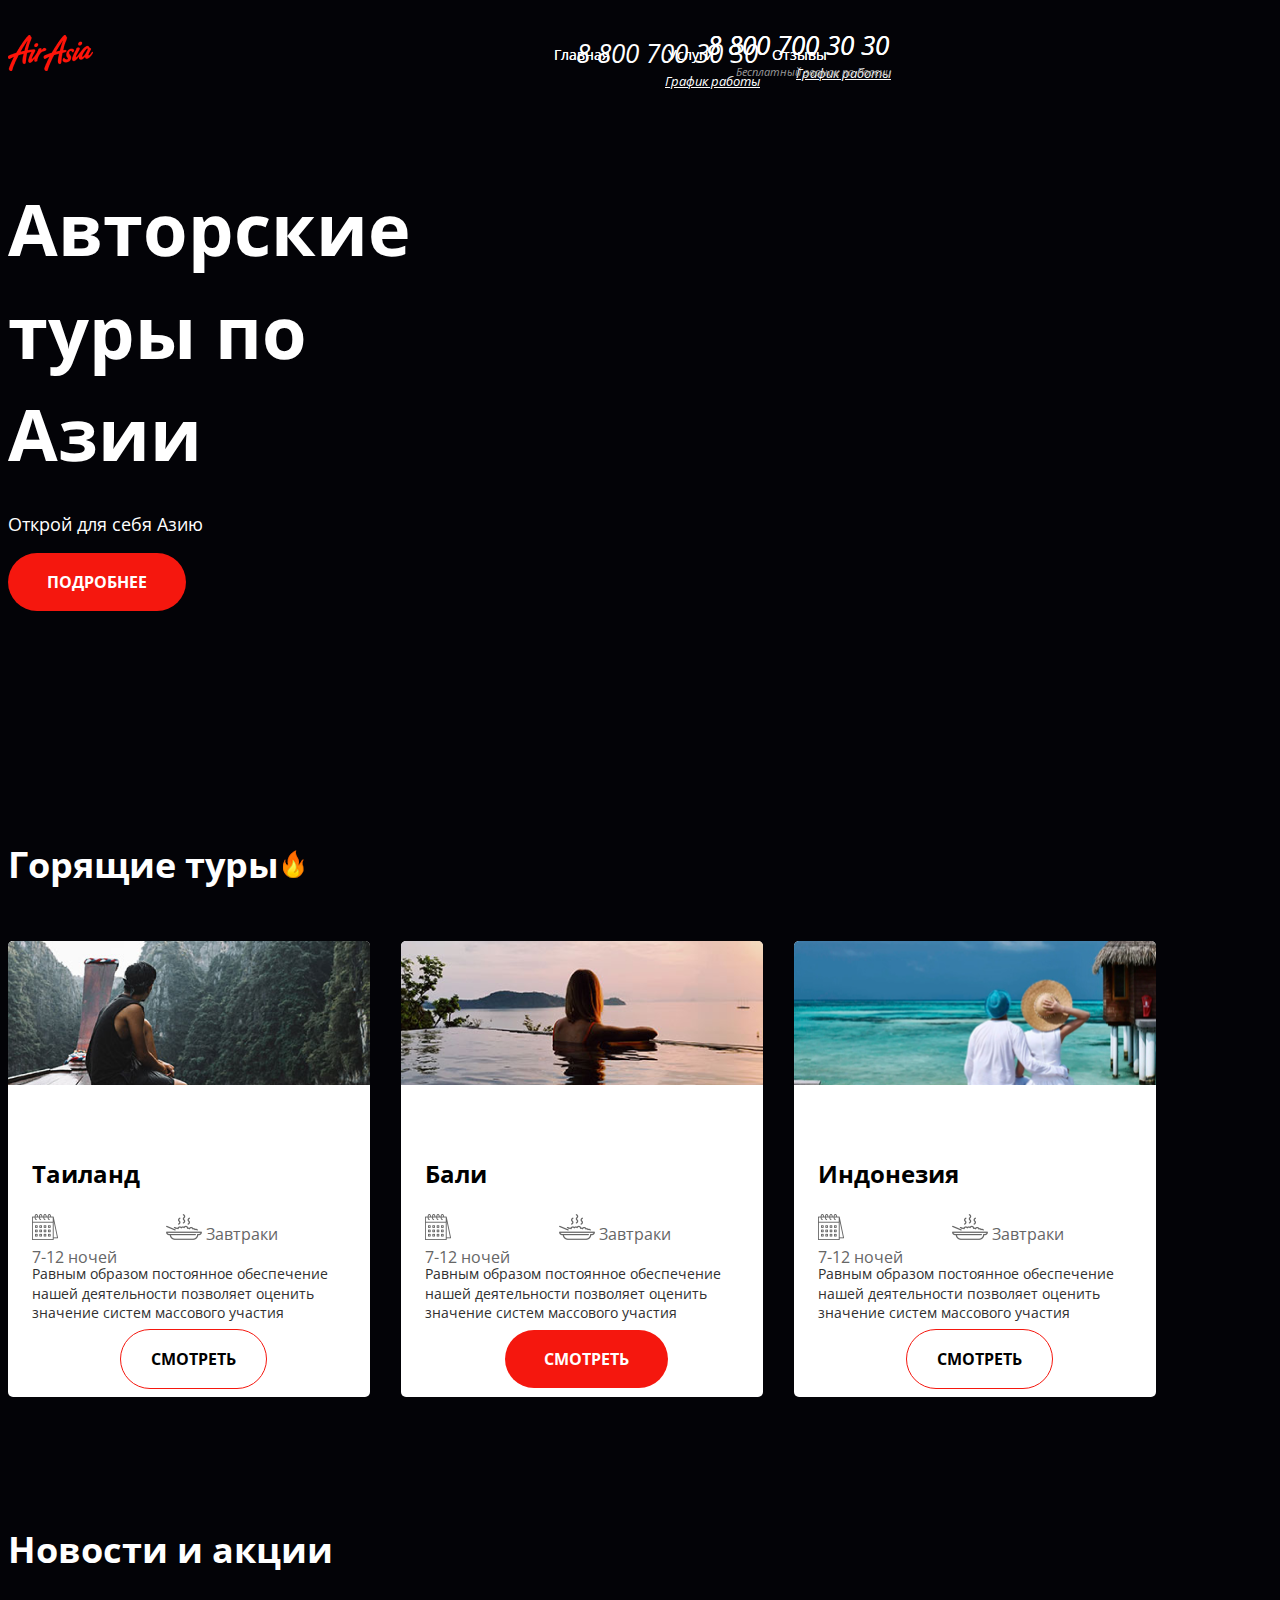
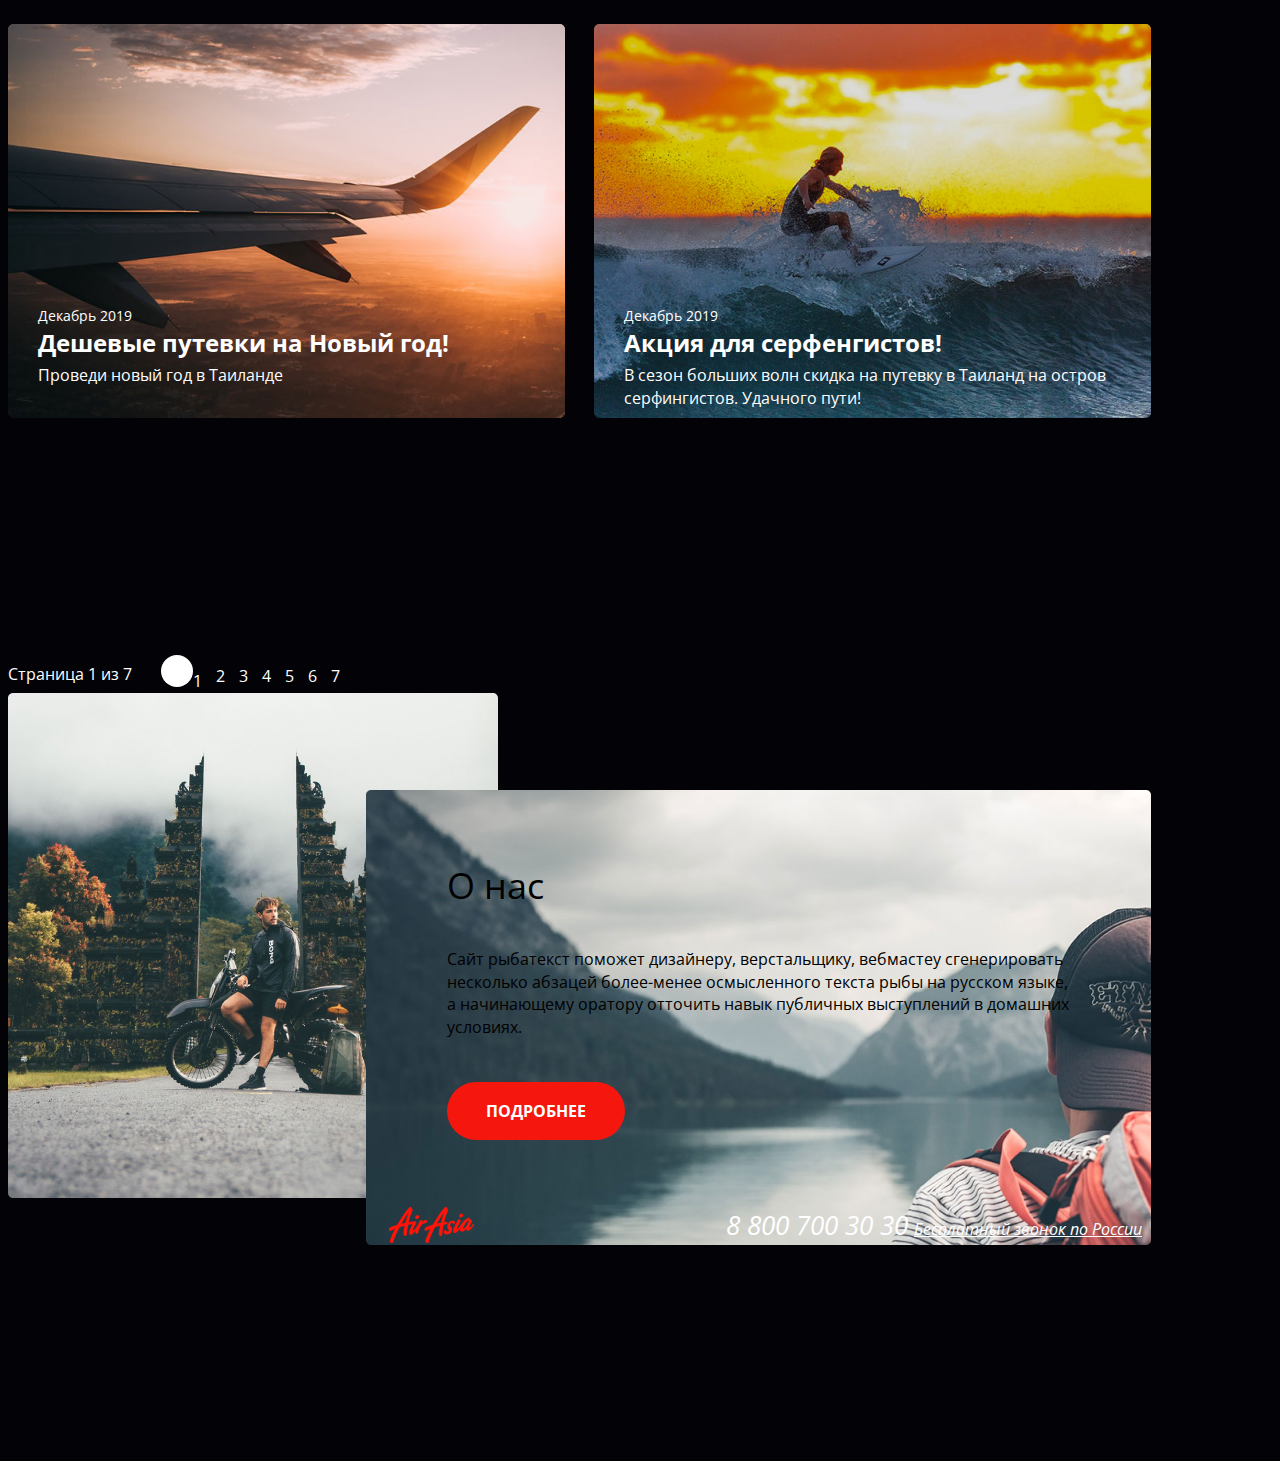
==== asia/index.html @ 7cf2e4c0 "Add files via upload" ====
<!DOCTYPE html>
<html>
<head>
    <meta charset="UTF-8">
    <link href="https://fonts.googleapis.com/css2?family=Open+Sans:wght@400;700&display=swap" rel="stylesheet">
    <link rel="stylesheet" href="./main.css">
    <title>air-asia</title>
</head>

<body>
    <div class="wrapper main-page-wrapper">
        <section class="hero">
            <div class="container">
            <header class="header">
                <a href="/" class="logo">
                    <img src="./images/logo.png" alt="air-asia" class="logo__img"> 
                </a>
            <address class="contacts">
                <a href="tel:+78007003030" class="contacts__phone">8 800 700 30 30</a>
                <div class="contacts__dropdown-title">График работы</div>
    </div>
    </address>
    
    <nav class="menu">
        <ul class="menu__list">
            <li class="menu__item"><a href="#" class="menu__link">Главная</a></li>
            <li class="menu__item menu__item_active"><a href="#" class="menu__link">Услуги</a></li>
            <li class="menu__item"><a href="#" class="menu__link">Отзывы</a></li>
        </ul>
    </nav>
    <address class="contacts">
        <a href="tel:+78007003030" class="contacts__phone">8 800 700 30 30</a>
        <div class="contacts__dropdown-title">График работы</div>
    </address>
    </header>
    <div class="hero__content">
        <div class="hero__text-section">
            <h1 class="hero__title">Авторские туры по Азии</h1>
            <h4 class="hero__subtitle">Открой для себя Азию</h4>
            <a href="#" class="btn btn--color--red">Подробнее</a>
        </div>
    </div>
    </div>
    </section>

    <section class="section">
        <div class="container">
            <h2 class="section__title">Горящие туры</h2>
            <img src="./images/flame.png" alt="" class="tours__icon icon">
            <ul class="offers">
               <li class="offers__item">
                   <div class="offers__header">
                       <img src="./images/tai.png" alt="" class="offers__header-img">
                   </div>
                   <div class="offers__content">
                       <h3 class="offers__title">Таиланд </h3>
                         <ul class="offers__service service">
                            <li class="service__item">
                                <div class="service__duration">
                                <img src="./images/calendar.png" alt="" class="service__icon icon">
                                <div class="service__days">7-12 ночей</div>
                                </div>
                            </li>
                            <li class="service__item">
                                <div class="service__meal">
                                <img src="./images/meal.png" alt="" class="service__icon icon">
                                <div class="service__meal">Завтраки</div>
                                </div>
                            </li>
                            <div class="offers__desc">
                                Равным образом постоянное обеспечение нашей деятельности позволяет оценить значение систем массового
                                участия
                            </div>
             
                       <div class="offers__btn-wrapper">
                           <a href="#" class="btn btn--color--white">Смотреть</a>
                        </div>
                   </div>
               </li>
               <li class="offers__item">
                <div class="offers__header">
                    <img src="./images/bali.png" alt="" class="offers__header-img">
                </div>
                <div class="offers__content">
                    <h3 class="offers__title">Бали </h3>
                      <ul class="offers__service service">
                         <li class="service__item">
                            <div class="service__duration">
                             <img src="./images/calendar.png" alt="" class="service__icon icon">
                             <div class="service__days">7-12 ночей</div></div>
                         </li>
                         <li class="service__item">
                            <div class="service__meal">
                             <img src="./images/meal.png" alt="" class="service__icon icon">
                             <div class="service__meal">Завтраки</div></div>
                         </li>
                         <div class="offers__desc">
                             Равным образом постоянное обеспечение нашей деятельности позволяет оценить значение систем массового
                             участия
                         </div>
          
                    <div class="offers__btn-wrapper">
                        <a href="#" class="btn btn--color--red">Смотреть</a>
                     </div>
                </div>
            </li>
            <li class="offers__item">
                <div class="offers__header">
                    <img src="./images/indon.png" alt="" class="offers__header-img">
                </div>
                <div class="offers__content">
                    <h3 class="offers__title">Индонезия </h3>
                      <ul class="offers__service service">
                         <li class="service__item">
                            <div class="service__duration">
                             <img src="./images/calendar.png" alt="" class="service__icon icon">
                             <div class="service__days">7-12 ночей</div></div>
                         </li>
                         <li class="service__item">
                            <div class="service__meal">
                             <img src="./images/meal.png" alt="" class="service__icon icon">
                             <div class="service__meal">Завтраки</div></div>
                         </li>
                         <div class="offers__desc">
                             Равным образом постоянное обеспечение нашей деятельности позволяет оценить значение систем массового
                             участия
                         </div>
          
                    <div class="offers__btn-wrapper">
                        <a href="#" class="btn btn--color--white">Смотреть</a>
                     </div>
                </div>
            </li> 
               
            </ul>
            
        </div>
    </section>
    <div class="section">
        <div class="container"><h2 class="section__title-news">Новости и акции</h2>
        <ul class="news">
            <li class="news__item">
                <img src="./images/cheap.png" alt="Дешевые путевки на Новый год!" class="news__cover">
                <div class="news__text-content">
                    <time class="news__date">Декабрь 2019</time>
                    <div class="news__title">Дешевые путевки на Новый год!</div>
                    <div class="news__desc">Проведи новый год в Таиланде</div>
                </div>
            </li>
            <li class="news__item">
                <img src="./images/surfer.png" alt="Акция для серфенгистов!" class="news__cover">
                <div class="news__text-content">
                    <time class="news__date">Декабрь 2019</time>
                    <div class="news__title">Акция для серфенгистов!</div>
                    <div class="news__desc">В сезон больших волн скидка на путевку в Таиланд на остров серфингистов. Удачного пути!</div>
                </div>
            </li>
        </ul>
        </div>
        </div>
    <div class="pager">
        <div class="pager__display">Страница 1 из 7</div>
        <ul class="pager__list">
            <li class="pager__item pager__item--active"><a href="#" class="pager__link"></a>1</li>
            <li class="pager__item"><a href="#" class="pager__link" style="line-height: 32px;"></a>2</li>
            <li class="pager__item"><a href="#" class="pager__link" style="line-height: 32px;"></a>3</li>
            <li class="pager__item"><a href="#" class="pager__link" style="line-height: 32px;"></a>4</li>
            <li class="pager__item"><a href="#" class="pager__link" style="line-height: 32px;"></a>5</li>
            <li class="pager__item"><a href="#" class="pager__link" style="line-height: 32px;"></a>6</li>
            <li class="pager__item"><a href="#" class="pager__link" style="line-height: 32px;"></a>7</li>    
        </ul>
        </div>
    </div>
</div>
</div>
</section>
<section class="section">
    <div class="container">
        <div class="about">
            <div class="about__desc">
                <h2 class="about__title">О нас</h2>
                <div class="about__desc-text">
                    <p>Сайт рыбатекст поможет дизайнеру, верстальщику, вебмастеу сгенерировать несколько абзацей более-менее осмысленного текста рыбы на русском языке, а начинающему оратору отточить навык публичных выступлений в домашних условиях.
                    </p>
                </div>
                <a href="#" class="btn btn--color--red">Подробнее</a>
                </div>
            </div>
        </div>
    </div>
</section>
<footer class="footer-container">
    <div class="container footer-container__content">
        <div class="footer">
            <a href="/" class="logo">
                <img src="./images/logo.png" alt="air-asia" class="logo__img"> 
            </a>
        <address class="contacts">
            <a href="tel:+78007003030" class="contacts__phone">8 800 700 30 30</a>
            <a href="#" class="contacts__workhours">Бесплатный звонок по России</a>
</div>
</address>

<nav class="menu">
    <ul class="menu__list">
        <li class="menu__item"><a href="#" class="menu__link">Главная</a></li>
        <li class="menu__item menu__item_active"><a href="#" class="menu__link">Услуги</a></li>
        <li class="menu__item"><a href="#" class="menu__link">Отзывы</a></li>
    </ul>
</nav>
<ul class="socials">
    <li class="socials__item socials__item--icon--tg">
        <a href="" class="socials__link"></a>
    </li>
    <li class="socials__item socials__item--icon--vk">
        <a href="" class="socials__link"></a>
    </li>
    <li class="socials__item socials__item--icon--fb">
        <a href="" class="socials__link"></a>
    </li>
    <li class="socials__item socials__item--icon--inst">
        <a href="" class="socials__link"></a>
    </li>
   
</ul>
<address class="contacts">
    <a href="tel:+78007003030" class="contacts__phone">8 800 700 30 30</a>
    <div class="contacts__desc">Бесплатный звонок по России</div>
</address>
        </div>
    </div>
</footer>

</body>
</html>
---- asia/main.css ----
body {
    font-family: "Open Sans", Helvetica, sans-serif;
    color: #fff;
    font-size: 16px;
    line-height: 1.42;
    background: #030307;
    -webkit-font-smoothing: antialiased;
    -moz-osx-font-smoothing: greyscale;
}
a {
    color: inherit;
}
ul {
    padding: 0;
    margin: 0;
}

ul li {
    list-style: none;
}

h1, h2, h3, h4, h5, h6 {
    margin: 0;
    font-weight: normal;
}
* {
    box-sizing: border-box;
}
.main-page-wrapper {
    background: url("./images/fon1.png") center top no-repeat, url("./images/fon2.png") right bottom 165 px no-repeat;

}
.container {
    margin: 0 auto;
    width: 1141 px;
}
.header {
    height: 123.36px;
    width: 1141px;
    position: relative;
    margin-bottom: 46px;
}
.logo {
    display: block;
    position: absolute;
    top: 26.64px;
    left: 0;
}
.menu {
    position: absolute;
    top: 42px; 
    left: 554px;
}
.menu__item {
    display: inline-block;
    vertical-align: middle;
    margin-right: 54px;

}
.menu__link {
    font-size: 14px;
    text-decoration: none
    
    
}
.contacts {
    position: absolute;
    top: 26.64px;
    right: 389px;
    font-size: normal;
    text-align: right;
    
}
.contacts__phone {
    text-decoration: none;
    font-size: 26px;
    margin: 2px;

}
.contacts__dropdown-title {
    font-size: 13px;
    text-decoration: underline;

}
.hero__text-section {
    width: 511px;
}
.hero__title {
    font-size: 72px;
    font-weight: bold;
    margin-bottom: 27.5px;
}
.hero__subtitle {
    font-size: 18px;
    margin-bottom: 33.5px;
}
.btn--color--red {
    background: #f5170e;
    color: #fff;
    border-radius: 35px;
    padding: 18px 39px;
    font-weight: bold;
    text-transform: uppercase;
    text-decoration: none;
    
    
}
.btn--color--white {
    background: #fff;
    border: 1px solid #f5170e;
    border-radius: 35px;
    padding: 18px 30px;
    font-weight: bold;
    text-transform: uppercase;
    text-decoration: none;
    margin-bottom: 26px;

}
.section {
    margin-bottom: 127px;

}
.section__title {
    display: inline-block;
    font-size: 36px;
    font-weight: bold;
    margin-bottom: 51px;
    margin-top: 246px;

}
.offers__item {
    min-height: 305px;
    background: #fff;
    border-radius: 5px;
    display: inline-block;
    margin-right: 27px;
    width: 362px;

}
.offers__item:last-child {
    margin-right: 0;
}
.offers__header {
    min-height: 144px;
    margin-bottom: 33px;
}
.offers__content {
    padding: 33px 16px 26px 24px;
    color: black;

}
.offers__title {
    font-weight: bold;
    font-size: 24px;
    margin-bottom: 23px;

}
.service {
    display: inline;
}
.service__item {
    display: inline-block;
    vertical-align: top;
    width: 130px;
    margin-right: 0;
    height: 26px;
    font-size: 16px;
    color: #666666;
    margin-bottom: 23.5px;

}
.service__duration {
    display: inline-block;
    position: relative;
    
}
.service__meal {
    display: inline-block;
    position: relative;
}
.service__icon icon {
    width: 26px;
    height: 26px;
}
.offers__desc {
    font-size: 14px;
    color: #303030;
    margin-bottom: 24.5px;

}
.offers__btn-wrapper {
    text-align: center;
}
.section__title-news {
    margin-top: 127px;
    margin-bottom: 51px;
    width: 325px;
    height: 49px;
    font-size: 36px;
    font-weight: bold;
}
.news__item {
    display: inline-block;
    width: 557px;
    height: 394px;
    background-image: url("./images/cheap.png");
    border-radius: 5px;
    vertical-align: top;
    position: relative;
    overflow: hidden;
    margin-bottom: 53px;
    margin-right: 25px;

}
.news__text-content {
    position: absolute;
    left: 0;
    right: 0;
    bottom: 0;
    padding: 26px 30px  ;
    height: 140px;


}
.news__date {
    font-size: 14px;
    margin-bottom: 12.5px;

}
.news__title {
    font-size: 24px;
    font-weight: bold;
    margin-bottom: 3.5px;

}






.pager {
    text-align: center;
    display: inline-block;

}
.pager__display, .pager__list {
    display: inline-block;
    vertical-align: middle;
    margin-top: 57.5px;

}

.pager__display {
    margin-right: 25px;
}
.pager__item {
    display: inline-block;
    vertical-align: middle;
}
.pager__link {
    display: inline-block;
    width: 10px;
    height: 21px;
    border-radius: 50%;
    position: relative;
    text-decoration: none;
    font-weight: 700px;
    line-height: 32px;
}
.pager__item--active .pager__link {
    color: rgb(209, 29, 29);
    background:#fff;
    border-radius: 50%;
    width: 32px;
    height: 32px;
}
.about:before {
    content: "";
    display: inline-block;
    vertical-align: top;
    width: 490px;
    height: 505px;
    background: url("./images/gates.png") center center/cover no-repeat;
}
.about__desc {
    color: black;
    background: url("./images/mountains.png") center center/cover no-repeat;
    padding: 70px 81px;
    display: inline-block;
    vertical-align: top;
    width: 785px;
    margin-left: -136px;
    margin-top: 97px;
    min-height: 455px;
}
.about__title {
    font-weight: 700px;
    font-size: 36px;
    margin-bottom: 37px;

}
.about__desc-text {
    margin-bottom: 61px;
}
.about__desc-text p {
    margin-bottom: 20px;
}
.about__desc-text p:last-child {
    margin-bottom: 0;
}   
p {
    margin-top: 0;
}
.footer {
    height: 92.64px;
    position: absolute;
    width: 1142px;
    height: 92.64px;
    left: 389px;
    top: 2780px;

}
.footer-container__content {
    border-top: 4px #fff;
}
.contacts__desc {
    color: #9a9a9a;
    font-size: 11px;
}
.socials {
    position: relative;
    top: 53px;
    right: 265px;
}
.socials__item {
    display: inline-block;
    vertical-align: middle;
    margin-right: 10px;
}
.socials__item:last-child {
    margin-right: 0;
}
.socials__link {
    display: block;
    text-decoration: none;
    width: 36px;
    height: 36px;
    background: center center no-repeat;
       
}
.socials__item--icon--tg .socials__link {
    background-image: url("./images/icons/tg.png");
}
.socials__item--icon--vk .socials__link {
    background-image: url("./images/icons/vk.png");
}
.socials__item--icon--fb .socials__link {
    background-image: url("./images/icons/fb.png");
}
.socials__item--icon--inst .socials__link {
    background-image: url("./images/icons/inst.png");
}
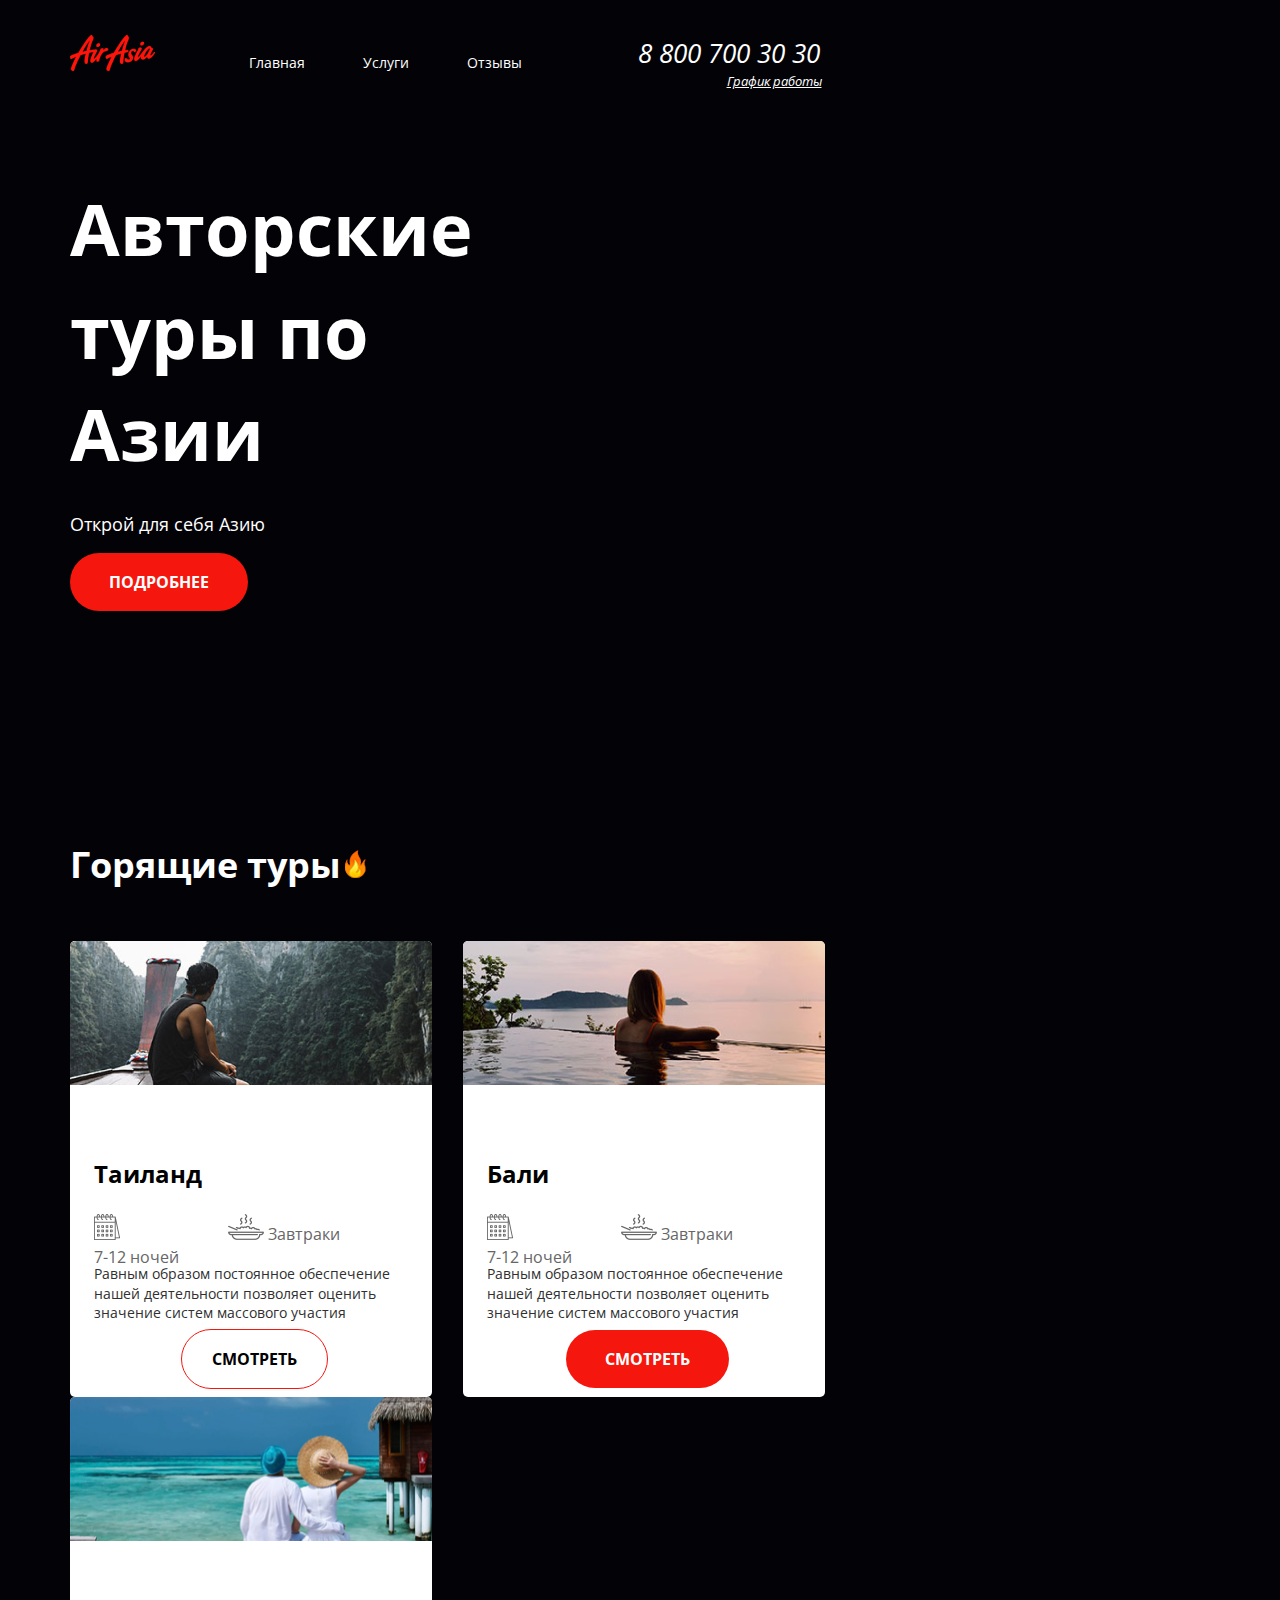
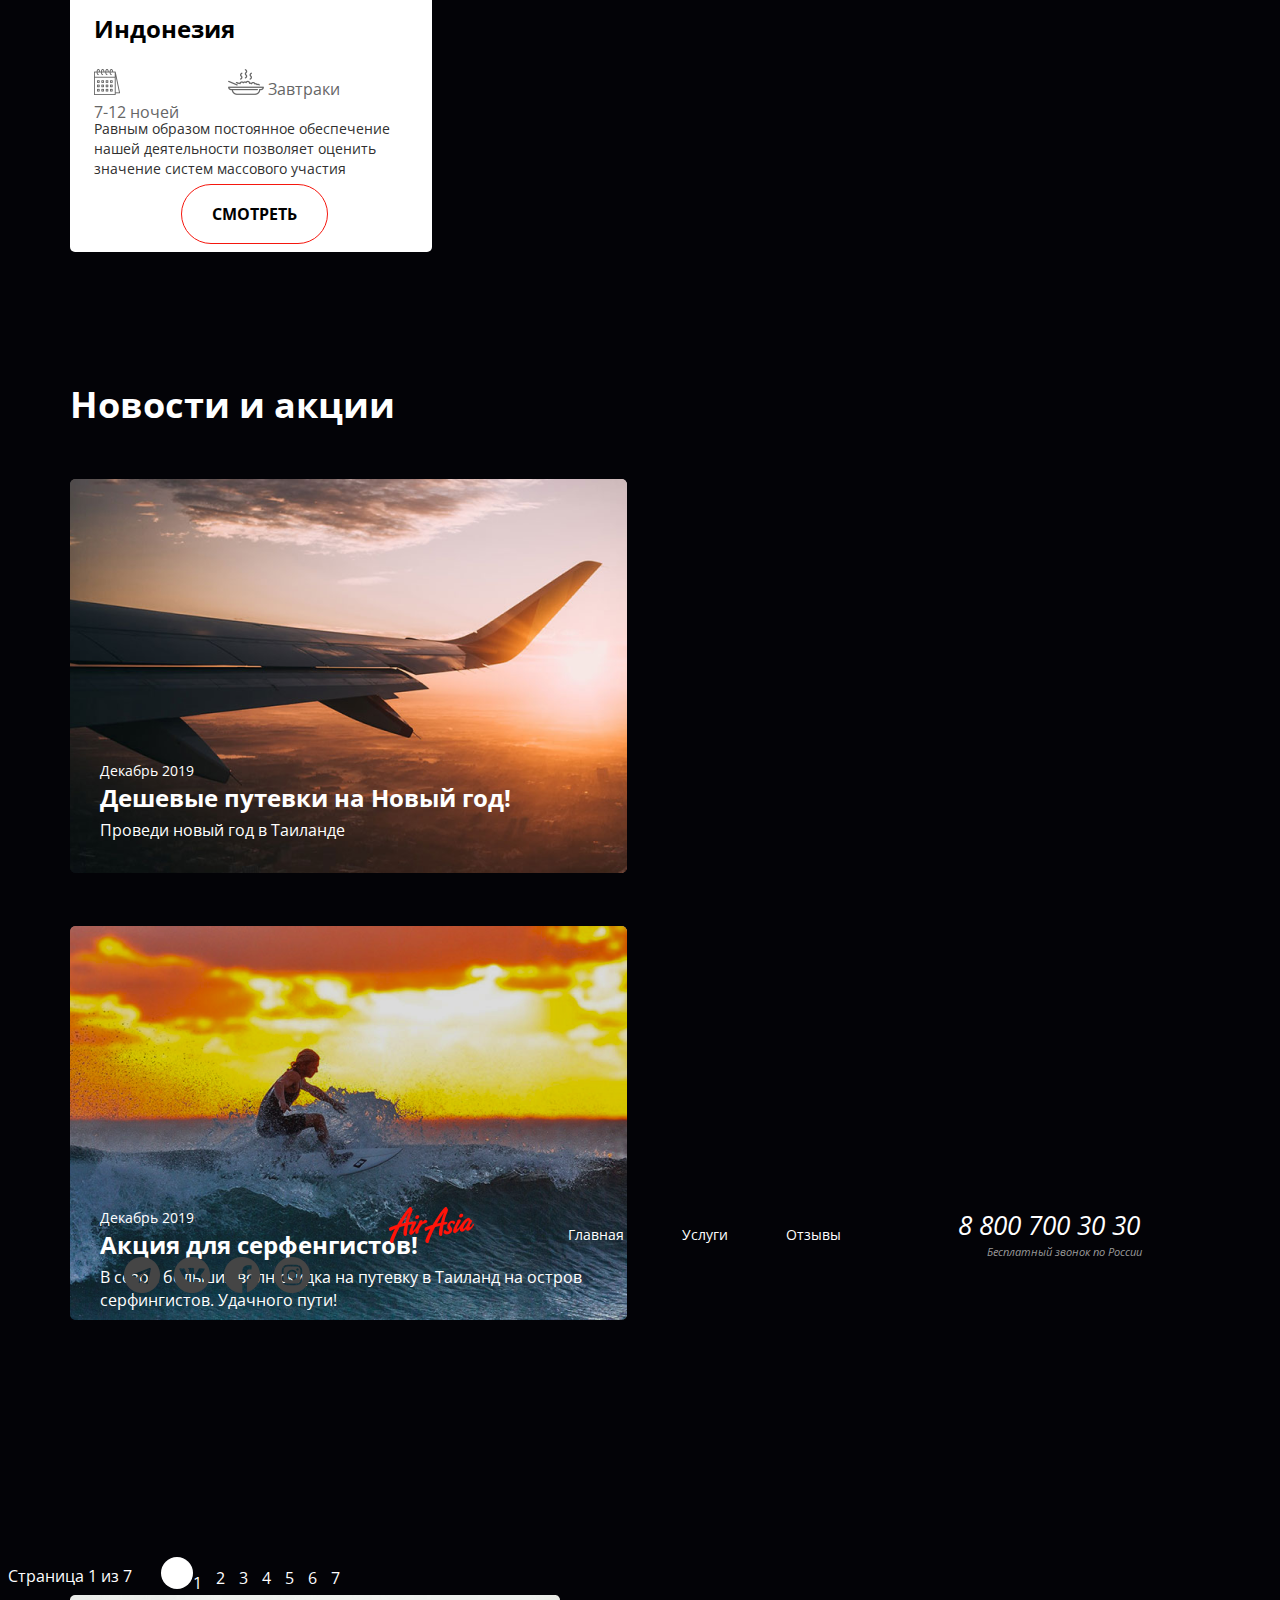
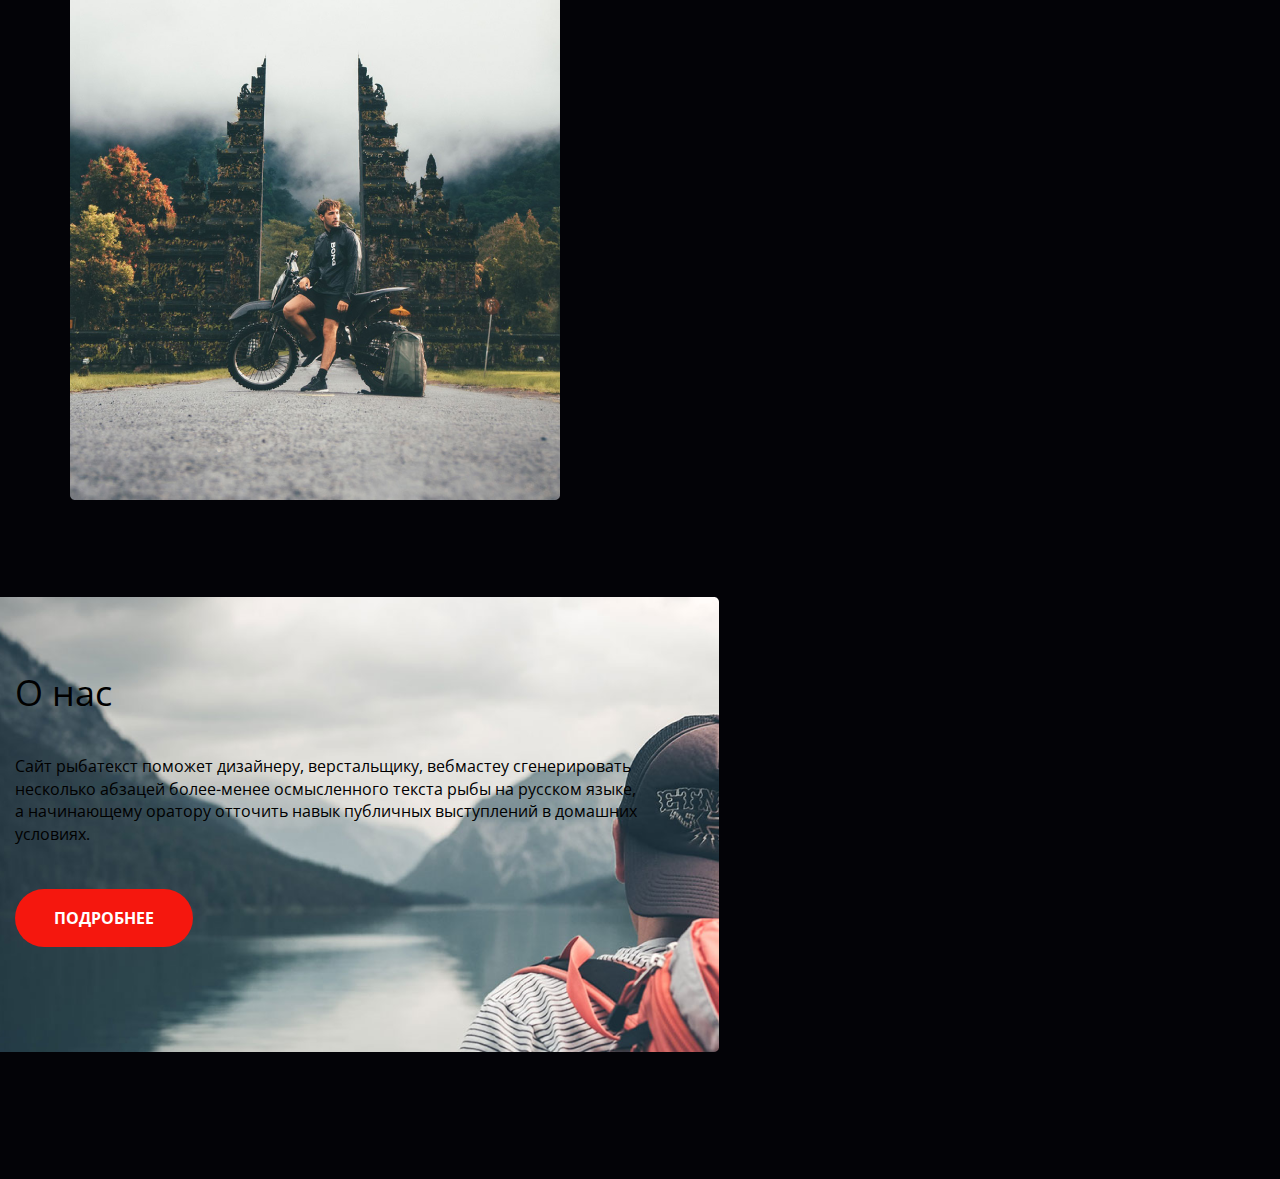
==== commit c2ad94c4: "Add files via upload" ====
--- a/asia/index.html
+++ b/asia/index.html
@@ -1,5 +1,6 @@
 <!DOCTYPE html>
 <html>
+
 <head>
     <meta charset="UTF-8">
     <link href="https://fonts.googleapis.com/css2?family=Open+Sans:wght@400;700&display=swap" rel="stylesheet">
@@ -11,35 +12,30 @@
     <div class="wrapper main-page-wrapper">
         <section class="hero">
             <div class="container">
-            <header class="header">
-                <a href="/" class="logo">
-                    <img src="./images/logo.png" alt="air-asia" class="logo__img"> 
-                </a>
-            <address class="contacts">
-                <a href="tel:+78007003030" class="contacts__phone">8 800 700 30 30</a>
-                <div class="contacts__dropdown-title">График работы</div>
-    </div>
-    </address>
-    
-    <nav class="menu">
-        <ul class="menu__list">
-            <li class="menu__item"><a href="#" class="menu__link">Главная</a></li>
-            <li class="menu__item menu__item_active"><a href="#" class="menu__link">Услуги</a></li>
-            <li class="menu__item"><a href="#" class="menu__link">Отзывы</a></li>
-        </ul>
-    </nav>
-    <address class="contacts">
-        <a href="tel:+78007003030" class="contacts__phone">8 800 700 30 30</a>
-        <div class="contacts__dropdown-title">График работы</div>
-    </address>
-    </header>
-    <div class="hero__content">
-        <div class="hero__text-section">
-            <h1 class="hero__title">Авторские туры по Азии</h1>
-            <h4 class="hero__subtitle">Открой для себя Азию</h4>
-            <a href="#" class="btn btn--color--red">Подробнее</a>
-        </div>
-    </div>
+                <header class="header">
+                    <a href="/" class="logo">
+                        <img src="./images/logo.png" alt="air-asia" class="logo__img">
+                    </a>
+                    <nav class="menu">
+                        <ul class="menu__list">
+                            <li class="menu__item"><a href="#" class="menu__link">Главная</a></li>
+                            <li class="menu__item menu__item_active"><a href="#" class="menu__link">Услуги</a></li>
+                            <li class="menu__item"><a href="#" class="menu__link">Отзывы</a></li>
+                        </ul>
+                    </nav>
+                    <address class="contacts">
+                        <a href="tel:+78007003030" class="contacts__phone">8 800 700 30 30</a>
+                        <div class="contacts__dropdown-title">График работы</div>
+                    </address>
+                </header>
+
+            <div class="hero__content">
+                <div class="hero__text-section">
+                    <h1 class="hero__title">Авторские туры по Азии</h1>
+                    <h4 class="hero__subtitle">Открой для себя Азию</h4>
+                    <a href="#" class="btn btn--color--red">Подробнее</a>
+                </div>
+            </div>
     </div>
     </section>
 
@@ -48,116 +44,125 @@
             <h2 class="section__title">Горящие туры</h2>
             <img src="./images/flame.png" alt="" class="tours__icon icon">
             <ul class="offers">
-               <li class="offers__item">
-                   <div class="offers__header">
-                       <img src="./images/tai.png" alt="" class="offers__header-img">
-                   </div>
-                   <div class="offers__content">
-                       <h3 class="offers__title">Таиланд </h3>
-                         <ul class="offers__service service">
+                <li class="offers__item">
+                    <div class="offers__header">
+                        <img src="./images/tai.png" alt="" class="offers__header-img">
+                    </div>
+                    <div class="offers__content">
+                        <h3 class="offers__title">Таиланд </h3>
+                        <ul class="offers__service service">
                             <li class="service__item">
                                 <div class="service__duration">
-                                <img src="./images/calendar.png" alt="" class="service__icon icon">
-                                <div class="service__days">7-12 ночей</div>
+                                    <img src="./images/calendar.png" alt="" class="service__icon icon">
+                                    <div class="service__days">7-12 ночей</div>
                                 </div>
                             </li>
                             <li class="service__item">
                                 <div class="service__meal">
-                                <img src="./images/meal.png" alt="" class="service__icon icon">
-                                <div class="service__meal">Завтраки</div>
+                                    <img src="./images/meal.png" alt="" class="service__icon icon">
+                                    <div class="service__meal">Завтраки</div>
+                                </div>
+                            </li>
+                            <li class="offers__desc">
+                                Равным образом постоянное обеспечение нашей деятельности позволяет оценить значение
+                                систем массового
+                                участия
+                            </li>
+
+                            <li class="offers__btn-wrapper">
+                                <a href="#" class="btn btn--color--white">Смотреть</a>
+                            </li>
+                    </div>
+                </li>
+                <li class="offers__item">
+                    <div class="offers__header">
+                        <img src="./images/bali.png" alt="" class="offers__header-img">
+                    </div>
+                    <div class="offers__content">
+                        <h3 class="offers__title">Бали </h3>
+                        <ul class="offers__service service">
+                            <li class="service__item">
+                                <div class="service__duration">
+                                    <img src="./images/calendar.png" alt="" class="service__icon icon">
+                                    <div class="service__days">7-12 ночей</div>
+                                </div>
+                            </li>
+                            <li class="service__item">
+                                <div class="service__meal">
+                                    <img src="./images/meal.png" alt="" class="service__icon icon">
+                                    <div class="service__meal">Завтраки</div>
                                 </div>
                             </li>
                             <div class="offers__desc">
-                                Равным образом постоянное обеспечение нашей деятельности позволяет оценить значение систем массового
+                                Равным образом постоянное обеспечение нашей деятельности позволяет оценить значение
+                                систем массового
                                 участия
                             </div>
-             
-                       <div class="offers__btn-wrapper">
-                           <a href="#" class="btn btn--color--white">Смотреть</a>
-                        </div>
-                   </div>
-               </li>
-               <li class="offers__item">
-                <div class="offers__header">
-                    <img src="./images/bali.png" alt="" class="offers__header-img">
-                </div>
-                <div class="offers__content">
-                    <h3 class="offers__title">Бали </h3>
-                      <ul class="offers__service service">
-                         <li class="service__item">
-                            <div class="service__duration">
-                             <img src="./images/calendar.png" alt="" class="service__icon icon">
-                             <div class="service__days">7-12 ночей</div></div>
-                         </li>
-                         <li class="service__item">
-                            <div class="service__meal">
-                             <img src="./images/meal.png" alt="" class="service__icon icon">
-                             <div class="service__meal">Завтраки</div></div>
-                         </li>
-                         <div class="offers__desc">
-                             Равным образом постоянное обеспечение нашей деятельности позволяет оценить значение систем массового
-                             участия
-                         </div>
-          
-                    <div class="offers__btn-wrapper">
-                        <a href="#" class="btn btn--color--red">Смотреть</a>
-                     </div>
-                </div>
-            </li>
-            <li class="offers__item">
-                <div class="offers__header">
-                    <img src="./images/indon.png" alt="" class="offers__header-img">
-                </div>
-                <div class="offers__content">
-                    <h3 class="offers__title">Индонезия </h3>
-                      <ul class="offers__service service">
-                         <li class="service__item">
-                            <div class="service__duration">
-                             <img src="./images/calendar.png" alt="" class="service__icon icon">
-                             <div class="service__days">7-12 ночей</div></div>
-                         </li>
-                         <li class="service__item">
-                            <div class="service__meal">
-                             <img src="./images/meal.png" alt="" class="service__icon icon">
-                             <div class="service__meal">Завтраки</div></div>
-                         </li>
-                         <div class="offers__desc">
-                             Равным образом постоянное обеспечение нашей деятельности позволяет оценить значение систем массового
-                             участия
-                         </div>
-          
-                    <div class="offers__btn-wrapper">
-                        <a href="#" class="btn btn--color--white">Смотреть</a>
-                     </div>
-                </div>
-            </li> 
-               
+
+                            <div class="offers__btn-wrapper">
+                                <a href="#" class="btn btn--color--red">Смотреть</a>
+                            </div>
+                    </div>
+                </li>
+                <li class="offers__item">
+                    <div class="offers__header">
+                        <img src="./images/indon.png" alt="" class="offers__header-img">
+                    </div>
+                    <div class="offers__content">
+                        <h3 class="offers__title">Индонезия </h3>
+                        <ul class="offers__service service">
+                            <li class="service__item">
+                                <div class="service__duration">
+                                    <img src="./images/calendar.png" alt="" class="service__icon icon">
+                                    <div class="service__days">7-12 ночей</div>
+                                </div>
+                            </li>
+                            <li class="service__item">
+                                <div class="service__meal">
+                                    <img src="./images/meal.png" alt="" class="service__icon icon">
+                                    <div class="service__meal">Завтраки</div>
+                                </div>
+                            </li>
+                            <div class="offers__desc">
+                                Равным образом постоянное обеспечение нашей деятельности позволяет оценить значение
+                                систем массового
+                                участия
+                            </div>
+
+                            <div class="offers__btn-wrapper">
+                                <a href="#" class="btn btn--color--white">Смотреть</a>
+                            </div>
+                    </div>
+                </li>
+
             </ul>
-            
+
         </div>
     </section>
     <div class="section">
-        <div class="container"><h2 class="section__title-news">Новости и акции</h2>
-        <ul class="news">
-            <li class="news__item">
-                <img src="./images/cheap.png" alt="Дешевые путевки на Новый год!" class="news__cover">
-                <div class="news__text-content">
-                    <time class="news__date">Декабрь 2019</time>
-                    <div class="news__title">Дешевые путевки на Новый год!</div>
-                    <div class="news__desc">Проведи новый год в Таиланде</div>
-                </div>
-            </li>
-            <li class="news__item">
-                <img src="./images/surfer.png" alt="Акция для серфенгистов!" class="news__cover">
-                <div class="news__text-content">
-                    <time class="news__date">Декабрь 2019</time>
-                    <div class="news__title">Акция для серфенгистов!</div>
-                    <div class="news__desc">В сезон больших волн скидка на путевку в Таиланд на остров серфингистов. Удачного пути!</div>
-                </div>
-            </li>
-        </ul>
-        </div>
-        </div>
+        <div class="container">
+            <h2 class="section__title-news">Новости и акции</h2>
+            <ul class="news">
+                <li class="news__item">
+                    <img src="./images/cheap.png" alt="Дешевые путевки на Новый год!" class="news__cover">
+                    <div class="news__text-content">
+                        <time class="news__date">Декабрь 2019</time>
+                        <div class="news__title">Дешевые путевки на Новый год!</div>
+                        <div class="news__desc">Проведи новый год в Таиланде</div>
+                    </div>
+                </li>
+                <li class="news__item">
+                    <img src="./images/surfer.png" alt="Акция для серфенгистов!" class="news__cover">
+                    <div class="news__text-content">
+                        <time class="news__date">Декабрь 2019</time>
+                        <div class="news__title">Акция для серфенгистов!</div>
+                        <div class="news__desc">В сезон больших волн скидка на путевку в Таиланд на остров серфингистов.
+                            Удачного пути!</div>
+                    </div>
+                </li>
+            </ul>
+        </div>
+    </div>
     <div class="pager">
         <div class="pager__display">Страница 1 из 7</div>
         <ul class="pager__list">
@@ -167,69 +172,67 @@
             <li class="pager__item"><a href="#" class="pager__link" style="line-height: 32px;"></a>4</li>
             <li class="pager__item"><a href="#" class="pager__link" style="line-height: 32px;"></a>5</li>
             <li class="pager__item"><a href="#" class="pager__link" style="line-height: 32px;"></a>6</li>
-            <li class="pager__item"><a href="#" class="pager__link" style="line-height: 32px;"></a>7</li>    
+            <li class="pager__item"><a href="#" class="pager__link" style="line-height: 32px;"></a>7</li>
         </ul>
-        </div>
-    </div>
-</div>
-</div>
-</section>
-<section class="section">
-    <div class="container">
-        <div class="about">
-            <div class="about__desc">
-                <h2 class="about__title">О нас</h2>
-                <div class="about__desc-text">
-                    <p>Сайт рыбатекст поможет дизайнеру, верстальщику, вебмастеу сгенерировать несколько абзацей более-менее осмысленного текста рыбы на русском языке, а начинающему оратору отточить навык публичных выступлений в домашних условиях.
-                    </p>
-                </div>
-                <a href="#" class="btn btn--color--red">Подробнее</a>
+    </div>
+    </div>
+    </div>
+    </div>
+    </section>
+    <section class="section">
+        <div class="container">
+            <div class="about">
+                <div class="about__desc">
+                    <h2 class="about__title">О нас</h2>
+                    <div class="about__desc-text">
+                        <p>Сайт рыбатекст поможет дизайнеру, верстальщику, вебмастеу сгенерировать несколько абзацей
+                            более-менее осмысленного текста рыбы на русском языке, а начинающему оратору отточить навык
+                            публичных выступлений в домашних условиях.
+                        </p>
+                    </div>
+                    <a href="#" class="btn btn--color--red">Подробнее</a>
                 </div>
             </div>
         </div>
-    </div>
-</section>
-<footer class="footer-container">
-    <div class="container footer-container__content">
-        <div class="footer">
-            <a href="/" class="logo">
-                <img src="./images/logo.png" alt="air-asia" class="logo__img"> 
-            </a>
-        <address class="contacts">
-            <a href="tel:+78007003030" class="contacts__phone">8 800 700 30 30</a>
-            <a href="#" class="contacts__workhours">Бесплатный звонок по России</a>
-</div>
-</address>
-
-<nav class="menu">
-    <ul class="menu__list">
-        <li class="menu__item"><a href="#" class="menu__link">Главная</a></li>
-        <li class="menu__item menu__item_active"><a href="#" class="menu__link">Услуги</a></li>
-        <li class="menu__item"><a href="#" class="menu__link">Отзывы</a></li>
-    </ul>
-</nav>
-<ul class="socials">
-    <li class="socials__item socials__item--icon--tg">
-        <a href="" class="socials__link"></a>
-    </li>
-    <li class="socials__item socials__item--icon--vk">
-        <a href="" class="socials__link"></a>
-    </li>
-    <li class="socials__item socials__item--icon--fb">
-        <a href="" class="socials__link"></a>
-    </li>
-    <li class="socials__item socials__item--icon--inst">
-        <a href="" class="socials__link"></a>
-    </li>
-   
-</ul>
-<address class="contacts">
-    <a href="tel:+78007003030" class="contacts__phone">8 800 700 30 30</a>
-    <div class="contacts__desc">Бесплатный звонок по России</div>
-</address>
-        </div>
-    </div>
-</footer>
+        </div>
+    </section>
+    <footer class="footer">
+        <div class="footer-container">
+            
+                <a href="/" class="logo">
+                    <img src="./images/logo.png" alt="air-asia" class="logo__img">
+                </a>
+                
+                <nav class="menu">
+                    <ul class="menu__list">
+                        <li class="menu__item"><a href="#" class="menu__link">Главная</a></li>
+                        <li class="menu__item menu__item_active"><a href="#" class="menu__link">Услуги</a></li>
+                        <li class="menu__item"><a href="#" class="menu__link">Отзывы</a></li>
+                    </ul>
+                </nav>
+                <ul class="socials">
+                <li class="socials__item socials__item--icon--tg">
+                    <a href="" class="socials__link"></a>
+                </li>
+                <li class="socials__item socials__item--icon--vk">
+                    <a href="" class="socials__link"></a>
+                </li>
+                <li class="socials__item socials__item--icon--fb">
+                    <a href="" class="socials__link"></a>
+                </li>
+                <li class="socials__item socials__item--icon--inst">
+                    <a href="" class="socials__link"></a>
+                </li>
+
+            </ul>
+            <address class="contacts">
+                <a href="tel:+78007003030" class="contacts__phone">8 800 700 30 30</a>
+                <div class="contacts__desc">Бесплатный звонок по России</div>
+            </address>
+        </div>
+        </div>
+    </footer>
 
 </body>
-</html>
+
+</html>--- a/asia/main.css
+++ b/asia/main.css
@@ -32,7 +32,7 @@
 }
 .container {
     margin: 0 auto;
-    width: 1141 px;
+    width: 1141px;
 }
 .header {
     height: 123.36px;
@@ -47,21 +47,18 @@
     left: 0;
 }
 .menu {
-    position: absolute;
+    position: relative;
     top: 42px; 
-    left: 554px;
+    left: 179px;
 }
 .menu__item {
     display: inline-block;
     vertical-align: middle;
     margin-right: 54px;
-
 }
 .menu__link {
     font-size: 14px;
     text-decoration: none
-    
-    
 }
 .contacts {
     position: absolute;
@@ -321,7 +318,7 @@
     top: 2780px;
 
 }
-.footer-container__content {
+.footer-container {
     border-top: 4px #fff;
 }
 .contacts__desc {
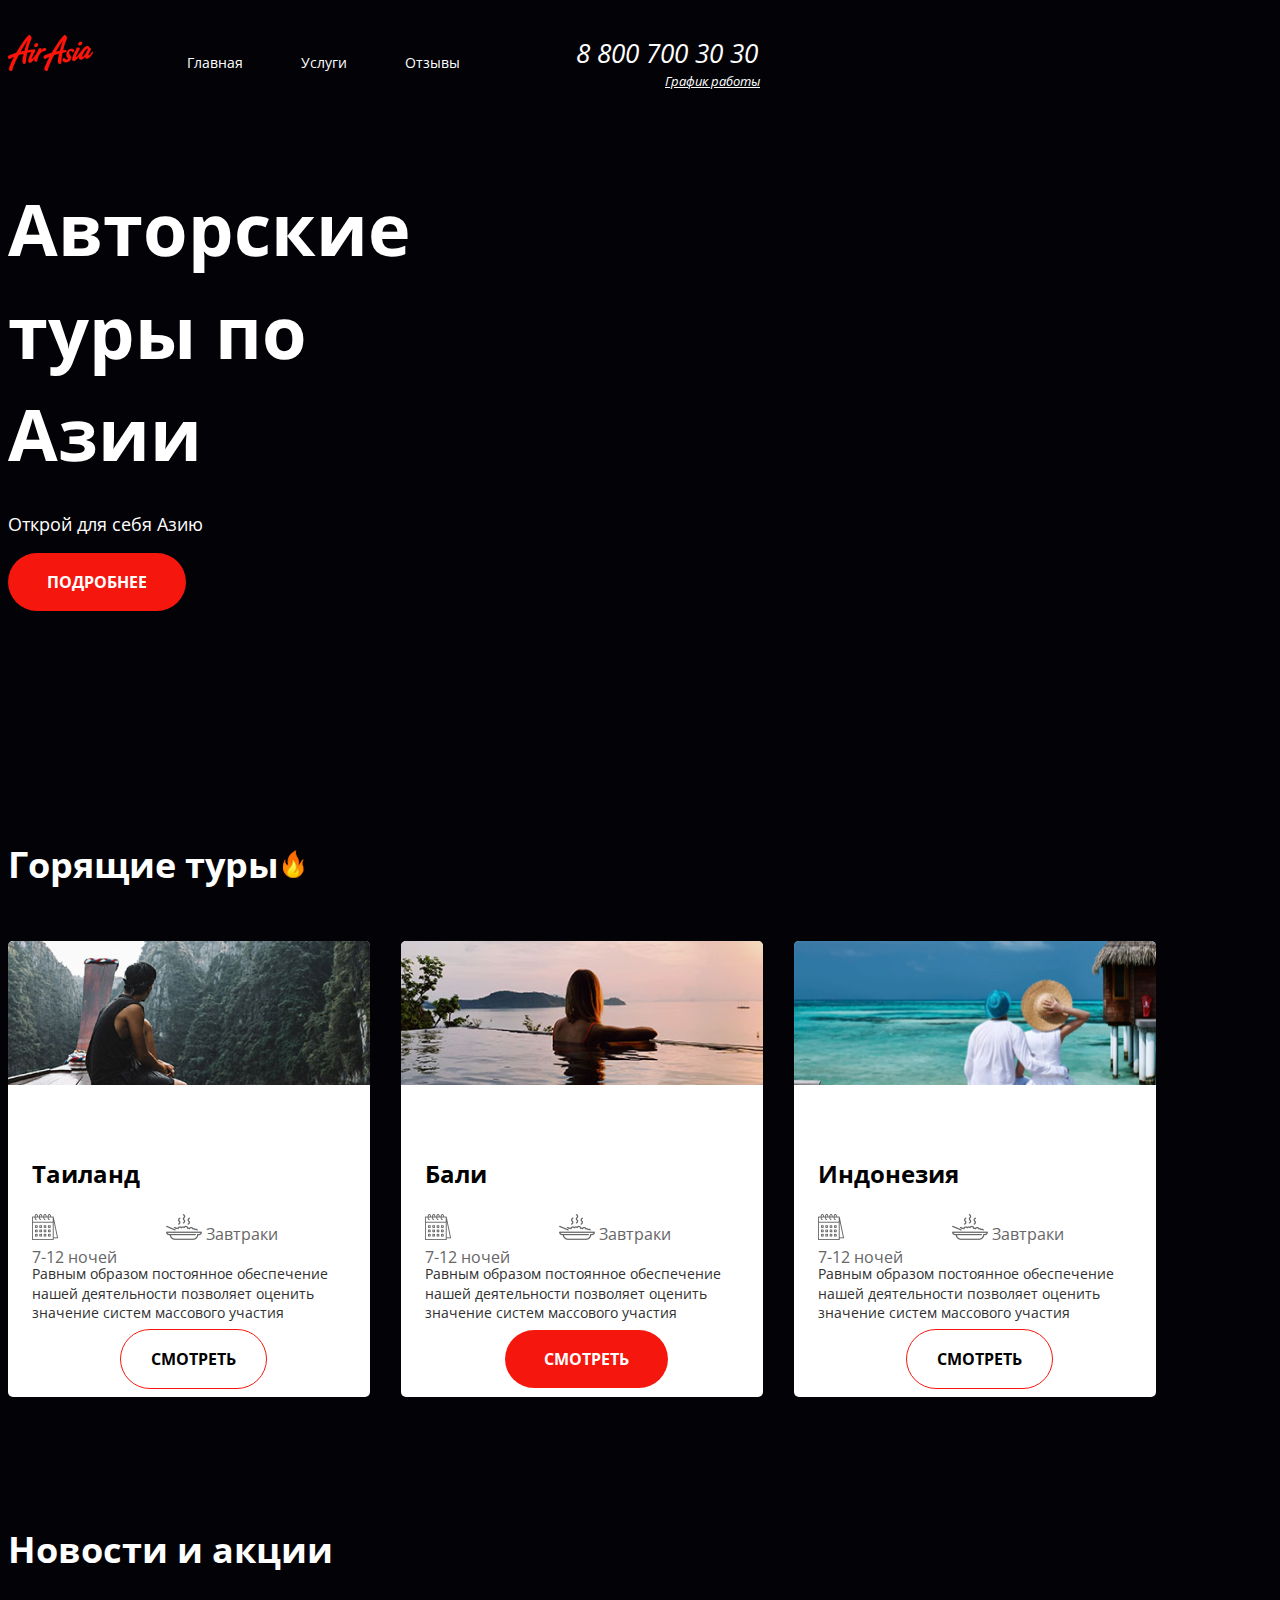
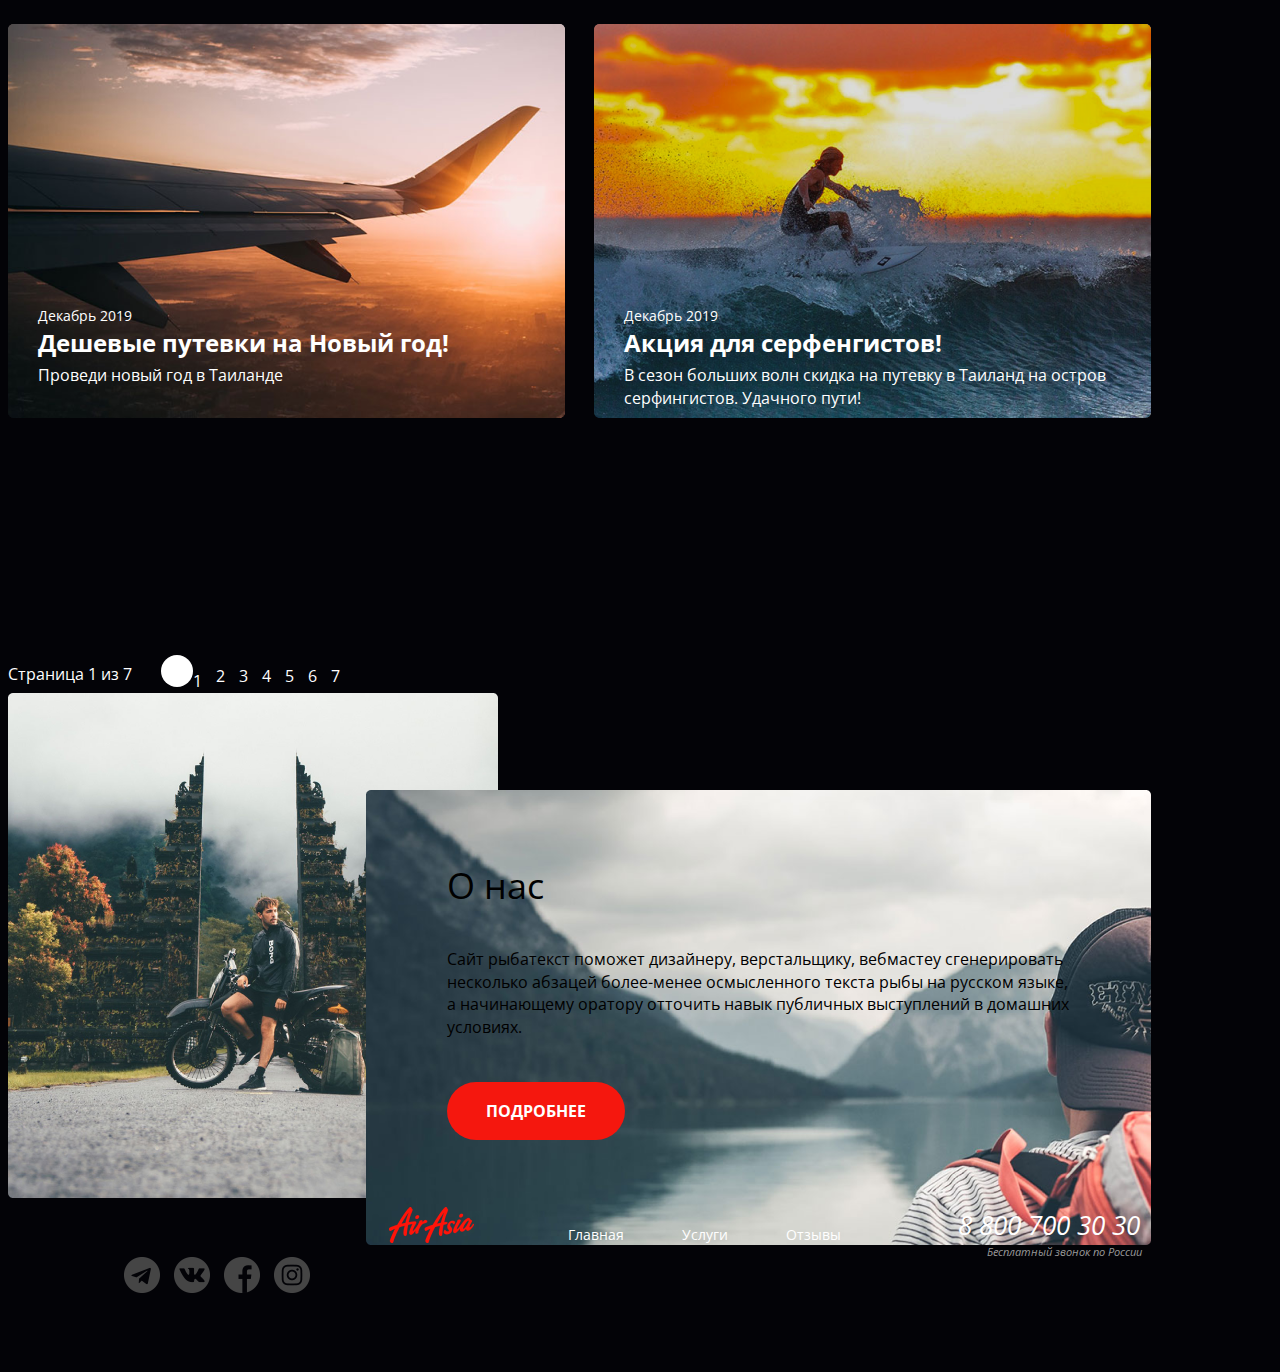
==== commit 4feb5426: "Add files via upload" ====
--- a/asia/index.html
+++ b/asia/index.html
@@ -10,8 +10,8 @@
 
 <body>
     <div class="wrapper main-page-wrapper">
-        <section class="hero">
-            <div class="container">
+        <div class="container">
+            <section class="hero">
                 <header class="header">
                     <a href="/" class="logo">
                         <img src="./images/logo.png" alt="air-asia" class="logo__img">
@@ -29,153 +29,157 @@
                     </address>
                 </header>
 
-            <div class="hero__content">
-                <div class="hero__text-section">
-                    <h1 class="hero__title">Авторские туры по Азии</h1>
-                    <h4 class="hero__subtitle">Открой для себя Азию</h4>
-                    <a href="#" class="btn btn--color--red">Подробнее</a>
+                <div class="hero__content">
+                    <div class="hero__text-section">
+                        <h1 class="hero__title">Авторские туры по Азии</h1>
+                        <h4 class="hero__subtitle">Открой для себя Азию</h4>
+                        <a href="#" class="btn btn--color--red">Подробнее</a>
+                    </div>
+                </div>
+
+            </section>
+
+            <section class="section">
+                <div class="container">
+                    <h2 class="section__title">Горящие туры</h2>
+                    <img src="./images/flame.png" alt="" class="tours__icon icon">
+                    <ul class="offers">
+                        <li class="offers__item">
+                            <div class="offers__header">
+                                <img src="./images/tai.png" alt="" class="offers__header-img">
+                            </div>
+                            <div class="offers__content">
+                                <h3 class="offers__title">Таиланд </h3>
+                                <ul class="offers__service service">
+                                    <li class="service__item">
+                                        <div class="service__duration">
+                                            <img src="./images/calendar.png" alt="" class="service__icon icon">
+                                            <div class="service__days">7-12 ночей</div>
+                                        </div>
+                                    </li>
+                                    <li class="service__item">
+                                        <div class="service__meal">
+                                            <img src="./images/meal.png" alt="" class="service__icon icon">
+                                            <div class="service__meal">Завтраки</div>
+                                        </div>
+                                    </li>
+                                    <li class="offers__desc">
+                                        Равным образом постоянное обеспечение нашей деятельности позволяет оценить
+                                        значение
+                                        систем массового
+                                        участия
+                                    </li>
+
+                                    <li class="offers__btn-wrapper">
+                                        <a href="#" class="btn btn--color--white">Смотреть</a>
+                                    </li>
+                            </div>
+                        </li>
+                        <li class="offers__item">
+                            <div class="offers__header">
+                                <img src="./images/bali.png" alt="" class="offers__header-img">
+                            </div>
+                            <div class="offers__content">
+                                <h3 class="offers__title">Бали </h3>
+                                <ul class="offers__service service">
+                                    <li class="service__item">
+                                        <div class="service__duration">
+                                            <img src="./images/calendar.png" alt="" class="service__icon icon">
+                                            <div class="service__days">7-12 ночей</div>
+                                        </div>
+                                    </li>
+                                    <li class="service__item">
+                                        <div class="service__meal">
+                                            <img src="./images/meal.png" alt="" class="service__icon icon">
+                                            <div class="service__meal">Завтраки</div>
+                                        </div>
+                                    </li>
+                                    <div class="offers__desc">
+                                        Равным образом постоянное обеспечение нашей деятельности позволяет оценить
+                                        значение
+                                        систем массового
+                                        участия
+                                    </div>
+
+                                    <div class="offers__btn-wrapper">
+                                        <a href="#" class="btn btn--color--red">Смотреть</a>
+                                    </div>
+                            </div>
+                        </li>
+                        <li class="offers__item">
+                            <div class="offers__header">
+                                <img src="./images/indon.png" alt="" class="offers__header-img">
+                            </div>
+                            <div class="offers__content">
+                                <h3 class="offers__title">Индонезия </h3>
+                                <ul class="offers__service service">
+                                    <li class="service__item">
+                                        <div class="service__duration">
+                                            <img src="./images/calendar.png" alt="" class="service__icon icon">
+                                            <div class="service__days">7-12 ночей</div>
+                                        </div>
+                                    </li>
+                                    <li class="service__item">
+                                        <div class="service__meal">
+                                            <img src="./images/meal.png" alt="" class="service__icon icon">
+                                            <div class="service__meal">Завтраки</div>
+                                        </div>
+                                    </li>
+                                    <div class="offers__desc">
+                                        Равным образом постоянное обеспечение нашей деятельности позволяет оценить
+                                        значение
+                                        систем массового
+                                        участия
+                                    </div>
+
+                                    <div class="offers__btn-wrapper">
+                                        <a href="#" class="btn btn--color--white">Смотреть</a>
+                                    </div>
+                            </div>
+                        </li>
+
+                    </ul>
+
+                </div>
+            </section>
+            <div class="section">
+                <div class="container">
+                    <h2 class="section__title-news">Новости и акции</h2>
+                    <ul class="news">
+                        <li class="news__item">
+                            <img src="./images/cheap.png" alt="Дешевые путевки на Новый год!" class="news__cover">
+                            <div class="news__text-content">
+                                <time class="news__date">Декабрь 2019</time>
+                                <div class="news__title">Дешевые путевки на Новый год!</div>
+                                <div class="news__desc">Проведи новый год в Таиланде</div>
+                            </div>
+                        </li>
+                        <li class="news__item">
+                            <img src="./images/surfer.png" alt="Акция для серфенгистов!" class="news__cover">
+                            <div class="news__text-content">
+                                <time class="news__date">Декабрь 2019</time>
+                                <div class="news__title">Акция для серфенгистов!</div>
+                                <div class="news__desc">В сезон больших волн скидка на путевку в Таиланд на остров
+                                    серфингистов.
+                                    Удачного пути!</div>
+                            </div>
+                        </li>
+                    </ul>
                 </div>
             </div>
-    </div>
-    </section>
-
-    <section class="section">
-        <div class="container">
-            <h2 class="section__title">Горящие туры</h2>
-            <img src="./images/flame.png" alt="" class="tours__icon icon">
-            <ul class="offers">
-                <li class="offers__item">
-                    <div class="offers__header">
-                        <img src="./images/tai.png" alt="" class="offers__header-img">
-                    </div>
-                    <div class="offers__content">
-                        <h3 class="offers__title">Таиланд </h3>
-                        <ul class="offers__service service">
-                            <li class="service__item">
-                                <div class="service__duration">
-                                    <img src="./images/calendar.png" alt="" class="service__icon icon">
-                                    <div class="service__days">7-12 ночей</div>
-                                </div>
-                            </li>
-                            <li class="service__item">
-                                <div class="service__meal">
-                                    <img src="./images/meal.png" alt="" class="service__icon icon">
-                                    <div class="service__meal">Завтраки</div>
-                                </div>
-                            </li>
-                            <li class="offers__desc">
-                                Равным образом постоянное обеспечение нашей деятельности позволяет оценить значение
-                                систем массового
-                                участия
-                            </li>
-
-                            <li class="offers__btn-wrapper">
-                                <a href="#" class="btn btn--color--white">Смотреть</a>
-                            </li>
-                    </div>
-                </li>
-                <li class="offers__item">
-                    <div class="offers__header">
-                        <img src="./images/bali.png" alt="" class="offers__header-img">
-                    </div>
-                    <div class="offers__content">
-                        <h3 class="offers__title">Бали </h3>
-                        <ul class="offers__service service">
-                            <li class="service__item">
-                                <div class="service__duration">
-                                    <img src="./images/calendar.png" alt="" class="service__icon icon">
-                                    <div class="service__days">7-12 ночей</div>
-                                </div>
-                            </li>
-                            <li class="service__item">
-                                <div class="service__meal">
-                                    <img src="./images/meal.png" alt="" class="service__icon icon">
-                                    <div class="service__meal">Завтраки</div>
-                                </div>
-                            </li>
-                            <div class="offers__desc">
-                                Равным образом постоянное обеспечение нашей деятельности позволяет оценить значение
-                                систем массового
-                                участия
-                            </div>
-
-                            <div class="offers__btn-wrapper">
-                                <a href="#" class="btn btn--color--red">Смотреть</a>
-                            </div>
-                    </div>
-                </li>
-                <li class="offers__item">
-                    <div class="offers__header">
-                        <img src="./images/indon.png" alt="" class="offers__header-img">
-                    </div>
-                    <div class="offers__content">
-                        <h3 class="offers__title">Индонезия </h3>
-                        <ul class="offers__service service">
-                            <li class="service__item">
-                                <div class="service__duration">
-                                    <img src="./images/calendar.png" alt="" class="service__icon icon">
-                                    <div class="service__days">7-12 ночей</div>
-                                </div>
-                            </li>
-                            <li class="service__item">
-                                <div class="service__meal">
-                                    <img src="./images/meal.png" alt="" class="service__icon icon">
-                                    <div class="service__meal">Завтраки</div>
-                                </div>
-                            </li>
-                            <div class="offers__desc">
-                                Равным образом постоянное обеспечение нашей деятельности позволяет оценить значение
-                                систем массового
-                                участия
-                            </div>
-
-                            <div class="offers__btn-wrapper">
-                                <a href="#" class="btn btn--color--white">Смотреть</a>
-                            </div>
-                    </div>
-                </li>
-
-            </ul>
-
-        </div>
-    </section>
-    <div class="section">
-        <div class="container">
-            <h2 class="section__title-news">Новости и акции</h2>
-            <ul class="news">
-                <li class="news__item">
-                    <img src="./images/cheap.png" alt="Дешевые путевки на Новый год!" class="news__cover">
-                    <div class="news__text-content">
-                        <time class="news__date">Декабрь 2019</time>
-                        <div class="news__title">Дешевые путевки на Новый год!</div>
-                        <div class="news__desc">Проведи новый год в Таиланде</div>
-                    </div>
-                </li>
-                <li class="news__item">
-                    <img src="./images/surfer.png" alt="Акция для серфенгистов!" class="news__cover">
-                    <div class="news__text-content">
-                        <time class="news__date">Декабрь 2019</time>
-                        <div class="news__title">Акция для серфенгистов!</div>
-                        <div class="news__desc">В сезон больших волн скидка на путевку в Таиланд на остров серфингистов.
-                            Удачного пути!</div>
-                    </div>
-                </li>
-            </ul>
-        </div>
-    </div>
-    <div class="pager">
-        <div class="pager__display">Страница 1 из 7</div>
-        <ul class="pager__list">
-            <li class="pager__item pager__item--active"><a href="#" class="pager__link"></a>1</li>
-            <li class="pager__item"><a href="#" class="pager__link" style="line-height: 32px;"></a>2</li>
-            <li class="pager__item"><a href="#" class="pager__link" style="line-height: 32px;"></a>3</li>
-            <li class="pager__item"><a href="#" class="pager__link" style="line-height: 32px;"></a>4</li>
-            <li class="pager__item"><a href="#" class="pager__link" style="line-height: 32px;"></a>5</li>
-            <li class="pager__item"><a href="#" class="pager__link" style="line-height: 32px;"></a>6</li>
-            <li class="pager__item"><a href="#" class="pager__link" style="line-height: 32px;"></a>7</li>
-        </ul>
-    </div>
-    </div>
+            <div class="pager">
+                <div class="pager__display">Страница 1 из 7</div>
+                <ul class="pager__list">
+                    <li class="pager__item pager__item--active"><a href="#" class="pager__link"></a>1</li>
+                    <li class="pager__item"><a href="#" class="pager__link" style="line-height: 32px;"></a>2</li>
+                    <li class="pager__item"><a href="#" class="pager__link" style="line-height: 32px;"></a>3</li>
+                    <li class="pager__item"><a href="#" class="pager__link" style="line-height: 32px;"></a>4</li>
+                    <li class="pager__item"><a href="#" class="pager__link" style="line-height: 32px;"></a>5</li>
+                    <li class="pager__item"><a href="#" class="pager__link" style="line-height: 32px;"></a>6</li>
+                    <li class="pager__item"><a href="#" class="pager__link" style="line-height: 32px;"></a>7</li>
+                </ul>
+            </div>
+        </div>
     </div>
     </div>
     </section>
@@ -198,19 +202,19 @@
     </section>
     <footer class="footer">
         <div class="footer-container">
-            
-                <a href="/" class="logo">
-                    <img src="./images/logo.png" alt="air-asia" class="logo__img">
-                </a>
-                
-                <nav class="menu">
-                    <ul class="menu__list">
-                        <li class="menu__item"><a href="#" class="menu__link">Главная</a></li>
-                        <li class="menu__item menu__item_active"><a href="#" class="menu__link">Услуги</a></li>
-                        <li class="menu__item"><a href="#" class="menu__link">Отзывы</a></li>
-                    </ul>
-                </nav>
-                <ul class="socials">
+
+            <a href="/" class="logo">
+                <img src="./images/logo.png" alt="air-asia" class="logo__img">
+            </a>
+
+            <nav class="menu">
+                <ul class="menu__list">
+                    <li class="menu__item"><a href="#" class="menu__link">Главная</a></li>
+                    <li class="menu__item menu__item_active"><a href="#" class="menu__link">Услуги</a></li>
+                    <li class="menu__item"><a href="#" class="menu__link">Отзывы</a></li>
+                </ul>
+            </nav>
+            <ul class="socials">
                 <li class="socials__item socials__item--icon--tg">
                     <a href="" class="socials__link"></a>
                 </li>
--- a/asia/main.css
+++ b/asia/main.css
@@ -32,13 +32,14 @@
 }
 .container {
     margin: 0 auto;
-    width: 1141px;
+    width: 1920px;
 }
 .header {
     height: 123.36px;
     width: 1141px;
     position: relative;
     margin-bottom: 46px;
+
 }
 .logo {
     display: block;
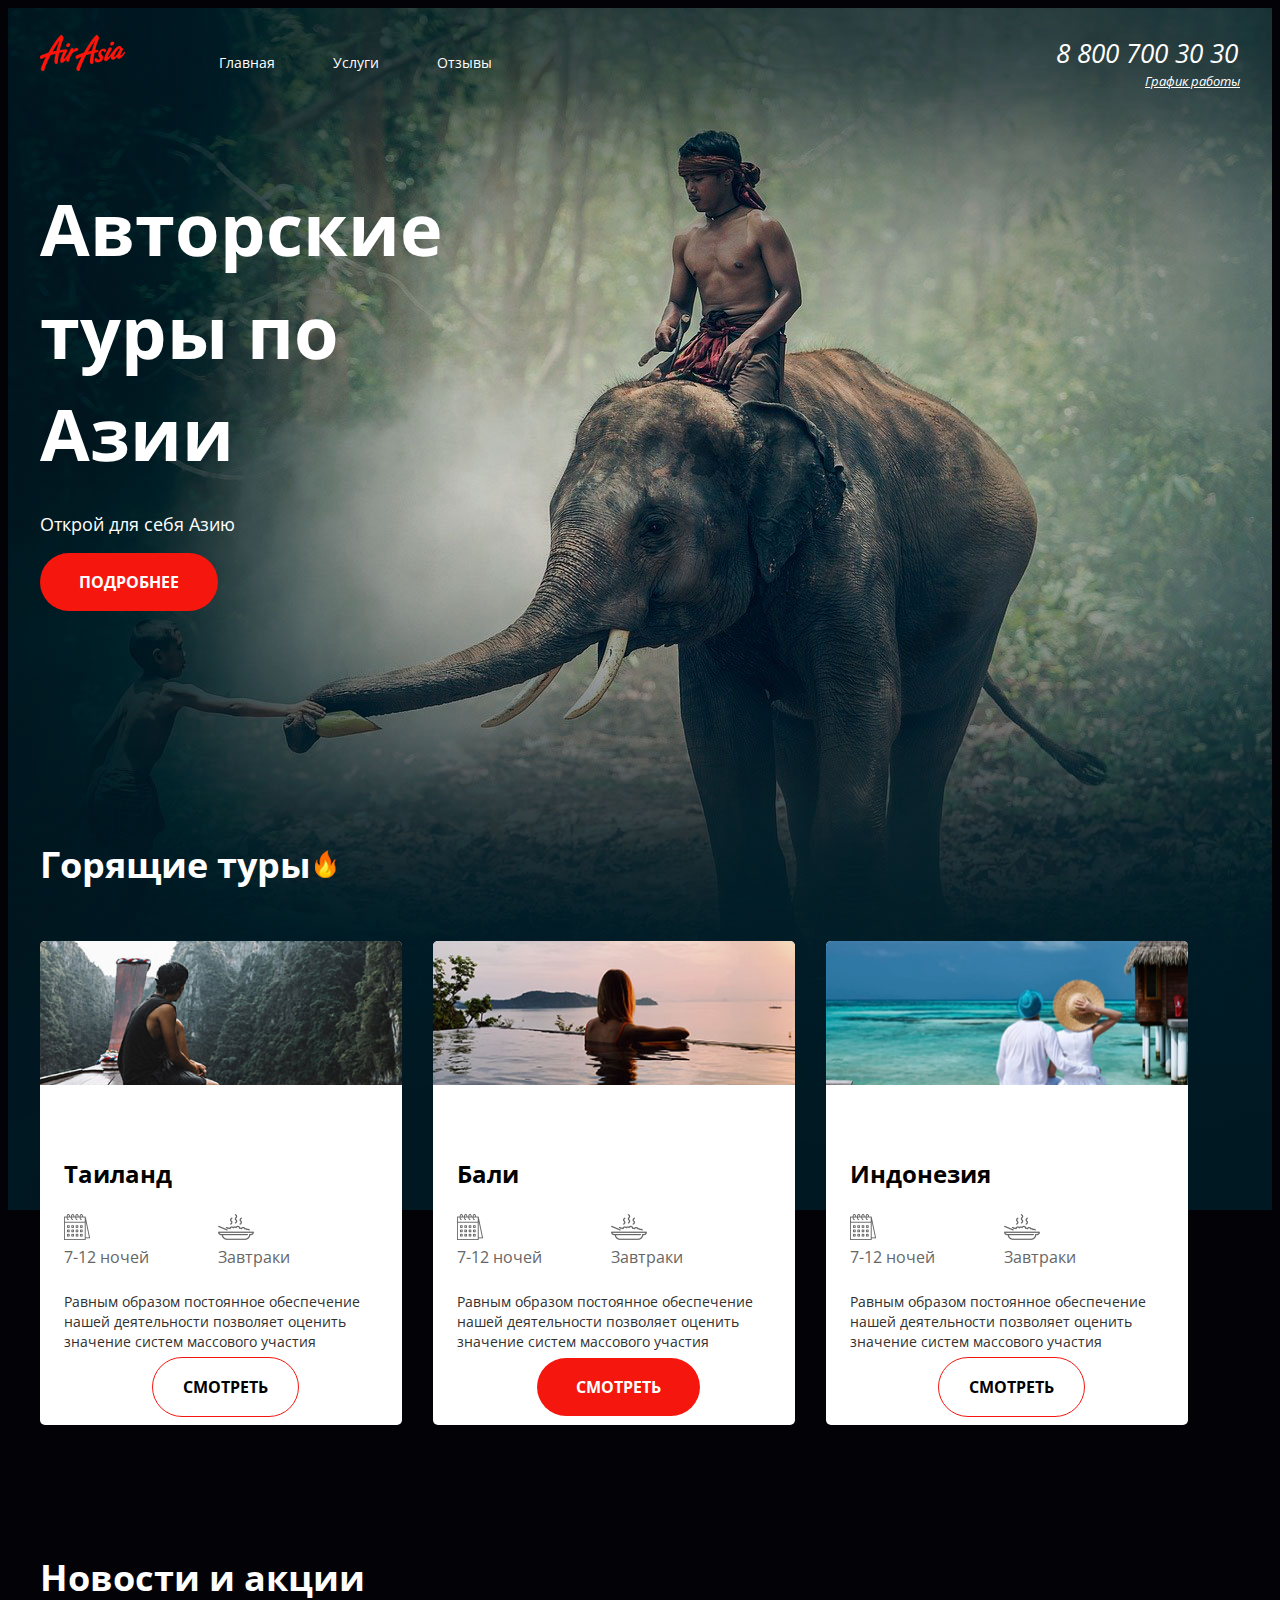
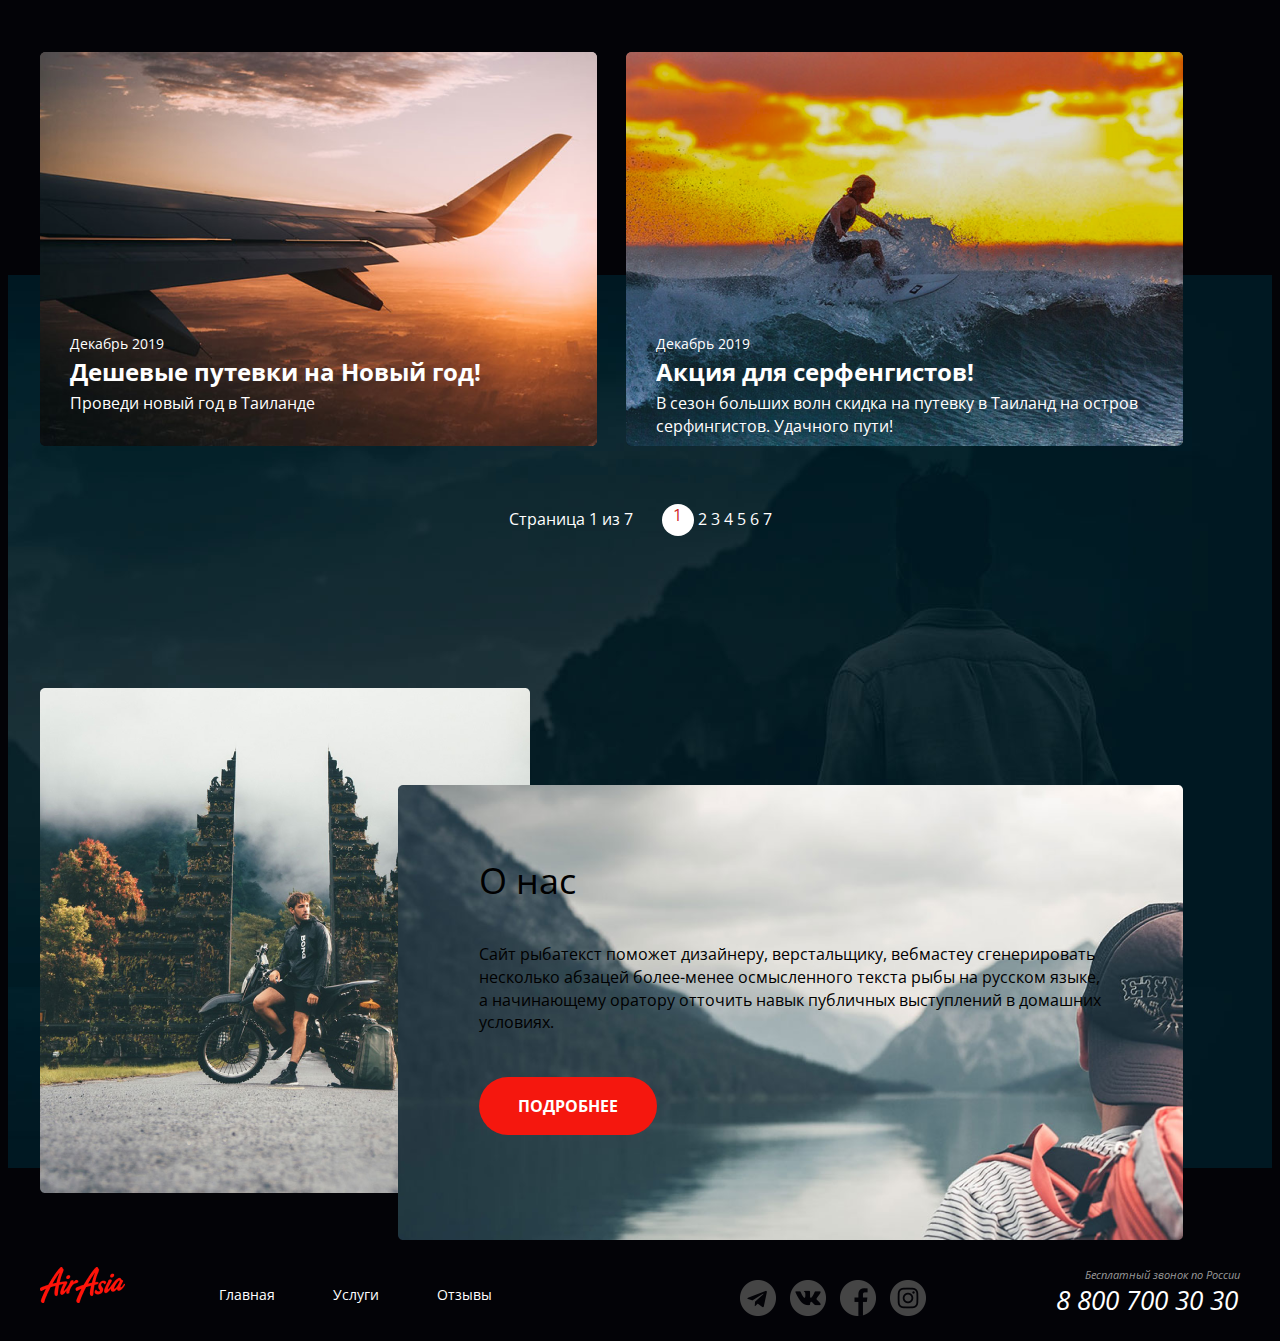
==== commit 204f3230: "Add files via upload" ====
--- a/asia/index.html
+++ b/asia/index.html
@@ -39,9 +39,9 @@
 
             </section>
 
-            <section class="section">
+            <section class="tours">
                 <div class="container">
-                    <h2 class="section__title">Горящие туры</h2>
+                    <h2 class="tours__title">Горящие туры</h2>
                     <img src="./images/flame.png" alt="" class="tours__icon icon">
                     <ul class="offers">
                         <li class="offers__item">
@@ -52,13 +52,13 @@
                                 <h3 class="offers__title">Таиланд </h3>
                                 <ul class="offers__service service">
                                     <li class="service__item">
-                                        <div class="service__duration">
+                                        <div class="service__info">
                                             <img src="./images/calendar.png" alt="" class="service__icon icon">
                                             <div class="service__days">7-12 ночей</div>
                                         </div>
                                     </li>
                                     <li class="service__item">
-                                        <div class="service__meal">
+                                        <div class="service__info">
                                             <img src="./images/meal.png" alt="" class="service__icon icon">
                                             <div class="service__meal">Завтраки</div>
                                         </div>
@@ -73,6 +73,7 @@
                                     <li class="offers__btn-wrapper">
                                         <a href="#" class="btn btn--color--white">Смотреть</a>
                                     </li>
+                                </ul>    
                             </div>
                         </li>
                         <li class="offers__item">
@@ -83,13 +84,45 @@
                                 <h3 class="offers__title">Бали </h3>
                                 <ul class="offers__service service">
                                     <li class="service__item">
-                                        <div class="service__duration">
+                                        <div class="service__info">
                                             <img src="./images/calendar.png" alt="" class="service__icon icon">
                                             <div class="service__days">7-12 ночей</div>
                                         </div>
                                     </li>
                                     <li class="service__item">
-                                        <div class="service__meal">
+                                        <div class="service__info">
+                                            <img src="./images/meal.png" alt="" class="service__icon icon">
+                                            <div class="service__meal">Завтраки</div>
+                                        </div>
+                                    </li>
+                                </ul>
+                                <div class="offers__desc">
+                                        Равным образом постоянное обеспечение нашей деятельности позволяет оценить
+                                        значение
+                                        систем массового
+                                        участия
+                                </div>
+
+                                <div class="offers__btn-wrapper">
+                                        <a href="#" class="btn btn--color--red">Смотреть</a>
+                                </div>
+                            </div>
+                        </li>
+                        <li class="offers__item">
+                            <div class="offers__header">
+                                <img src="./images/indon.png" alt="" class="offers__header-img">
+                            </div>
+                            <div class="offers__content">
+                                <h3 class="offers__title">Индонезия </h3>
+                                <ul class="offers__service service">
+                                    <li class="service__item">
+                                        <div class="service__info">
+                                            <img src="./images/calendar.png" alt="" class="service__icon icon">
+                                            <div class="service__days">7-12 ночей</div>
+                                        </div>
+                                    </li>
+                                    <li class="service__item">
+                                        <div class="service__info">
                                             <img src="./images/meal.png" alt="" class="service__icon icon">
                                             <div class="service__meal">Завтраки</div>
                                         </div>
@@ -102,37 +135,6 @@
                                     </div>
 
                                     <div class="offers__btn-wrapper">
-                                        <a href="#" class="btn btn--color--red">Смотреть</a>
-                                    </div>
-                            </div>
-                        </li>
-                        <li class="offers__item">
-                            <div class="offers__header">
-                                <img src="./images/indon.png" alt="" class="offers__header-img">
-                            </div>
-                            <div class="offers__content">
-                                <h3 class="offers__title">Индонезия </h3>
-                                <ul class="offers__service service">
-                                    <li class="service__item">
-                                        <div class="service__duration">
-                                            <img src="./images/calendar.png" alt="" class="service__icon icon">
-                                            <div class="service__days">7-12 ночей</div>
-                                        </div>
-                                    </li>
-                                    <li class="service__item">
-                                        <div class="service__meal">
-                                            <img src="./images/meal.png" alt="" class="service__icon icon">
-                                            <div class="service__meal">Завтраки</div>
-                                        </div>
-                                    </li>
-                                    <div class="offers__desc">
-                                        Равным образом постоянное обеспечение нашей деятельности позволяет оценить
-                                        значение
-                                        систем массового
-                                        участия
-                                    </div>
-
-                                    <div class="offers__btn-wrapper">
                                         <a href="#" class="btn btn--color--white">Смотреть</a>
                                     </div>
                             </div>
@@ -142,10 +144,9 @@
 
                 </div>
             </section>
-            <div class="section">
-                <div class="container">
-                    <h2 class="section__title-news">Новости и акции</h2>
-                    <ul class="news">
+            <section class="news">
+                <h2 class="section__title-news">Новости и акции</h2>
+                    <ul class="news__list">
                         <li class="news__item">
                             <img src="./images/cheap.png" alt="Дешевые путевки на Новый год!" class="news__cover">
                             <div class="news__text-content">
@@ -165,8 +166,8 @@
                             </div>
                         </li>
                     </ul>
-                </div>
-            </div>
+                
+            </section>
             <div class="pager">
                 <div class="pager__display">Страница 1 из 7</div>
                 <ul class="pager__list">
@@ -179,13 +180,10 @@
                     <li class="pager__item"><a href="#" class="pager__link" style="line-height: 32px;"></a>7</li>
                 </ul>
             </div>
-        </div>
-    </div>
-    </div>
-    </section>
-    <section class="section">
-        <div class="container">
-            <div class="about">
+        
+    
+    
+            <section class="about">
                 <div class="about__desc">
                     <h2 class="about__title">О нас</h2>
                     <div class="about__desc-text">
@@ -196,47 +194,44 @@
                     </div>
                     <a href="#" class="btn btn--color--red">Подробнее</a>
                 </div>
-            </div>
+            </section>
+        
+        
+    
+            <footer class="footer">
+                <a href="/" class="logo">
+                <img src="./images/logo.png" alt="air-asia" class="logo__img">
+                </a>
+                <nav class="menu">
+                    <ul class="menu__list">
+                        <li class="menu__item"><a href="#" class="menu__link">Главная</a></li>
+                        <li class="menu__item menu__item_active"><a href="#" class="menu__link">Услуги</a></li>
+                        <li class="menu__item"><a href="#" class="menu__link">Отзывы</a></li>
+                    </ul>
+                </nav>
+                <ul class="socials">
+                    <li class="socials__item socials__item--icon--tg">
+                    <a href="" class="socials__link"></a>
+                    </li>
+                    <li class="socials__item socials__item--icon--vk">
+                    <a href="" class="socials__link"></a>
+                    </li>
+                    <li class="socials__item socials__item--icon--fb">
+                    <a href="" class="socials__link"></a>
+                    </li>
+                    <li class="socials__item socials__item--icon--inst">
+                    <a href="" class="socials__link"></a>
+                    </li>
+                </ul>
+                <address class="contacts">
+                    <div class="contacts__desc">Бесплатный звонок по России</div>
+                    <a href="tel:+78007003030" class="contacts__phone">8 800 700 30 30</a>
+                    
+                </address>
+            </footer>
+        
+    
         </div>
-        </div>
-    </section>
-    <footer class="footer">
-        <div class="footer-container">
-
-            <a href="/" class="logo">
-                <img src="./images/logo.png" alt="air-asia" class="logo__img">
-            </a>
-
-            <nav class="menu">
-                <ul class="menu__list">
-                    <li class="menu__item"><a href="#" class="menu__link">Главная</a></li>
-                    <li class="menu__item menu__item_active"><a href="#" class="menu__link">Услуги</a></li>
-                    <li class="menu__item"><a href="#" class="menu__link">Отзывы</a></li>
-                </ul>
-            </nav>
-            <ul class="socials">
-                <li class="socials__item socials__item--icon--tg">
-                    <a href="" class="socials__link"></a>
-                </li>
-                <li class="socials__item socials__item--icon--vk">
-                    <a href="" class="socials__link"></a>
-                </li>
-                <li class="socials__item socials__item--icon--fb">
-                    <a href="" class="socials__link"></a>
-                </li>
-                <li class="socials__item socials__item--icon--inst">
-                    <a href="" class="socials__link"></a>
-                </li>
-
-            </ul>
-            <address class="contacts">
-                <a href="tel:+78007003030" class="contacts__phone">8 800 700 30 30</a>
-                <div class="contacts__desc">Бесплатный звонок по России</div>
-            </address>
-        </div>
-        </div>
-    </footer>
-
 </body>
 
 </html>--- a/asia/main.css
+++ b/asia/main.css
@@ -27,16 +27,16 @@
     box-sizing: border-box;
 }
 .main-page-wrapper {
-    background: url("./images/fon1.png") center top no-repeat, url("./images/fon2.png") right bottom 165 px no-repeat;
+    background: url("./images/fon1.png") center top no-repeat, url("./images/fon2.png") right bottom 165px no-repeat;
 
 }
 .container {
     margin: 0 auto;
-    width: 1920px;
+    width: 1200px;
 }
 .header {
     height: 123.36px;
-    width: 1141px;
+    width: 1200px;
     position: relative;
     margin-bottom: 46px;
 
@@ -48,7 +48,7 @@
     left: 0;
 }
 .menu {
-    position: relative;
+    position: absolute;
     top: 42px; 
     left: 179px;
 }
@@ -64,7 +64,7 @@
 .contacts {
     position: absolute;
     top: 26.64px;
-    right: 389px;
+    right: 0;
     font-size: normal;
     text-align: right;
     
@@ -114,11 +114,11 @@
     margin-bottom: 26px;
 
 }
-.section {
+.tours {
     margin-bottom: 127px;
 
 }
-.section__title {
+.tours__title {
     display: inline-block;
     font-size: 36px;
     font-weight: bold;
@@ -154,28 +154,26 @@
 
 }
 .service {
-    display: inline;
+    display: inline-block;
 }
 .service__item {
     display: inline-block;
     vertical-align: top;
-    width: 130px;
+    width: 150px;
     margin-right: 0;
-    height: 26px;
+    
+    
     font-size: 16px;
     color: #666666;
     margin-bottom: 23.5px;
 
 }
-.service__duration {
-    display: inline-block;
-    position: relative;
-    
-}
-.service__meal {
-    display: inline-block;
-    position: relative;
-}
+.service__info {
+    display: inline-block;
+    
+    
+}
+
 .service__icon icon {
     width: 26px;
     height: 26px;
@@ -206,7 +204,6 @@
     vertical-align: top;
     position: relative;
     overflow: hidden;
-    margin-bottom: 53px;
     margin-right: 25px;
 
 }
@@ -239,8 +236,8 @@
 
 .pager {
     text-align: center;
-    display: inline-block;
-
+    margin-bottom: 152.5px;
+    margin-top: 57.5;
 }
 .pager__display, .pager__list {
     display: inline-block;
@@ -255,24 +252,29 @@
 .pager__item {
     display: inline-block;
     vertical-align: middle;
-}
-.pager__link {
-    display: inline-block;
-    width: 10px;
-    height: 21px;
-    border-radius: 50%;
     position: relative;
-    text-decoration: none;
-    font-weight: 700px;
-    line-height: 32px;
-}
-.pager__item--active .pager__link {
+}
+.pager__item--active {
     color: rgb(209, 29, 29);
     background:#fff;
     border-radius: 50%;
     width: 32px;
     height: 32px;
-}
+    vertical-align: center;
+      
+}
+.pager__link {
+    display: inline-block;
+    width: 10px;
+    height: 21px;
+    border-radius: 50%;
+    position: absolute;
+    text-decoration: none;
+    font-weight: 700px;
+    line-height: 32px;
+    
+}
+
 .about:before {
     content: "";
     display: inline-block;
@@ -312,24 +314,19 @@
 }
 .footer {
     height: 92.64px;
-    position: absolute;
-    width: 1142px;
-    height: 92.64px;
-    left: 389px;
-    top: 2780px;
-
-}
-.footer-container {
+    position: relative;
+    width: 1200px;
     border-top: 4px #fff;
 }
+
 .contacts__desc {
     color: #9a9a9a;
     font-size: 11px;
 }
 .socials {
-    position: relative;
-    top: 53px;
-    right: 265px;
+    position: absolute;
+    top: 40px;
+    left: 700px;
 }
 .socials__item {
     display: inline-block;
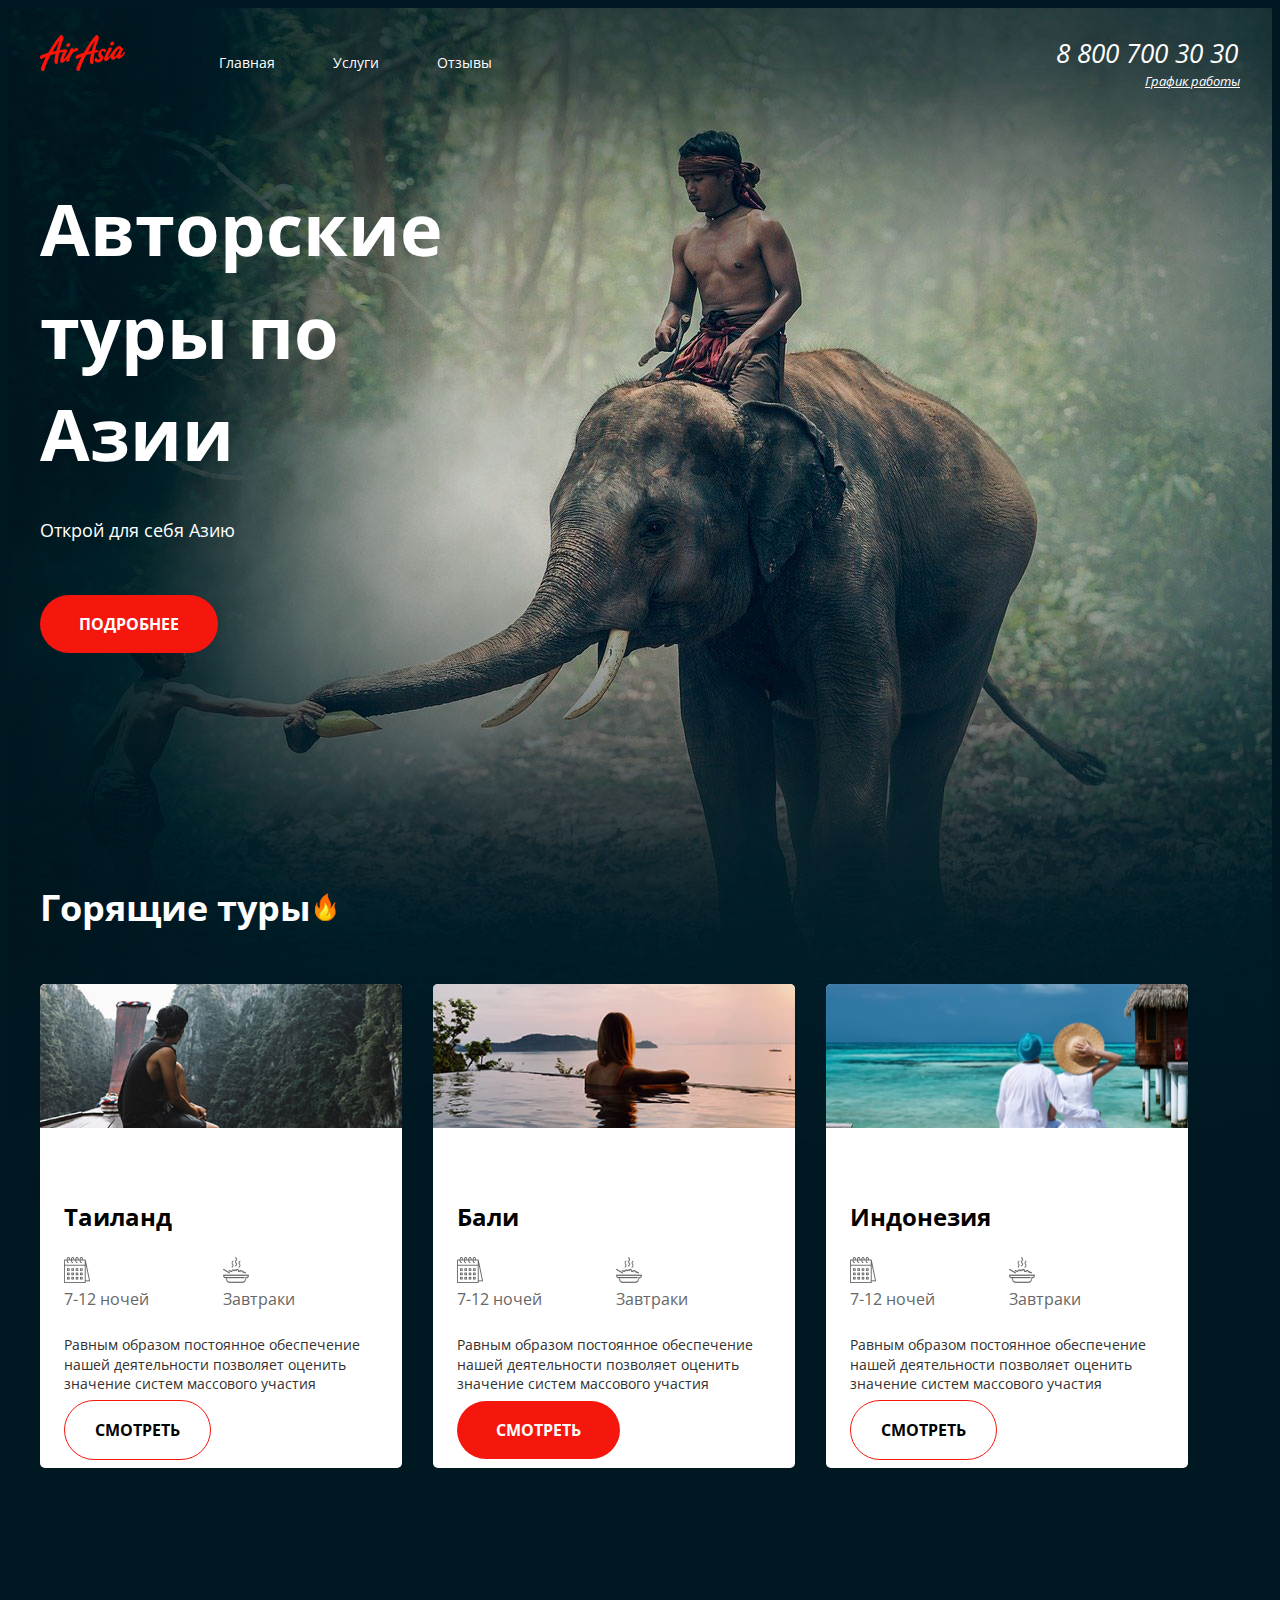
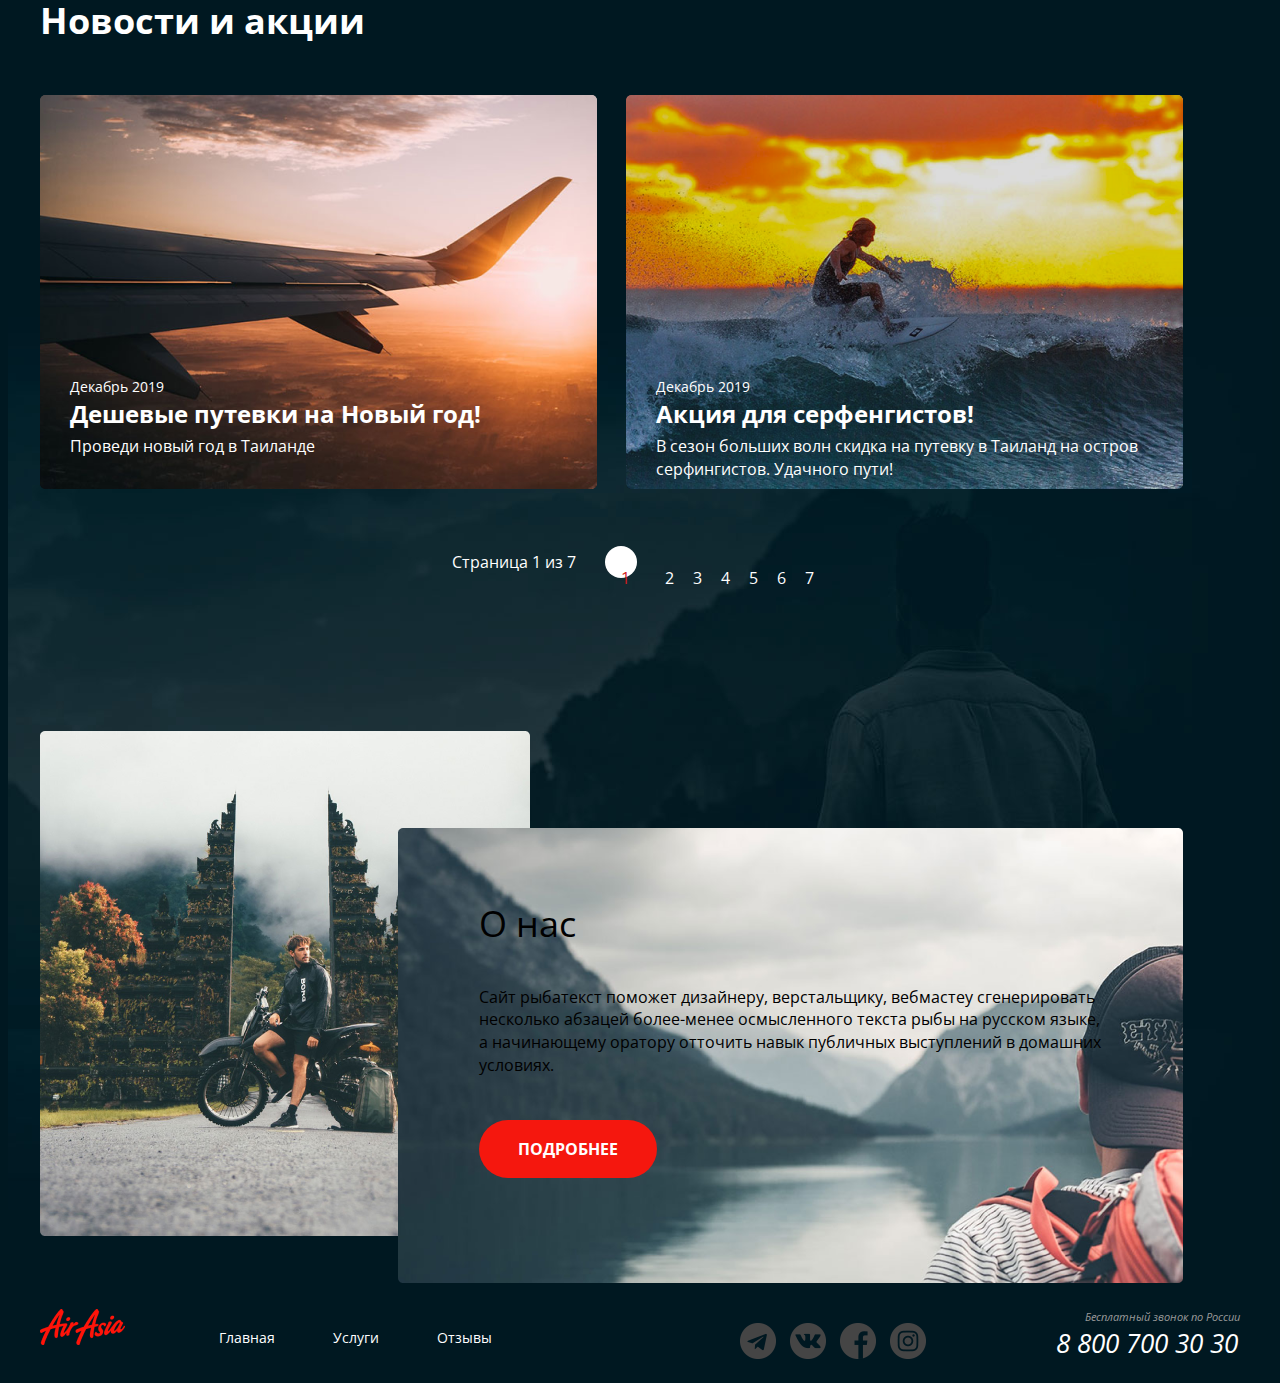
==== commit 75f73e22: "Add files via upload" ====
--- a/asia/index.html
+++ b/asia/index.html
@@ -171,13 +171,14 @@
             <div class="pager">
                 <div class="pager__display">Страница 1 из 7</div>
                 <ul class="pager__list">
-                    <li class="pager__item pager__item--active"><a href="#" class="pager__link"></a>1</li>
-                    <li class="pager__item"><a href="#" class="pager__link" style="line-height: 32px;"></a>2</li>
-                    <li class="pager__item"><a href="#" class="pager__link" style="line-height: 32px;"></a>3</li>
-                    <li class="pager__item"><a href="#" class="pager__link" style="line-height: 32px;"></a>4</li>
-                    <li class="pager__item"><a href="#" class="pager__link" style="line-height: 32px;"></a>5</li>
-                    <li class="pager__item"><a href="#" class="pager__link" style="line-height: 32px;"></a>6</li>
-                    <li class="pager__item"><a href="#" class="pager__link" style="line-height: 32px;"></a>7</li>
+                    <li class="pager__item pager__item--active"><a href="#" class="pager__link">1</a></li>
+                    <li class="pager__item"><a href="#" class="pager__link" style="line-height: 32px;">2</a></li>
+                    <li class="pager__item"><a href="#" class="pager__link" style="line-height: 32px;">3</a></li>
+                    <li class="pager__item"><a href="#" class="pager__link" style="line-height: 32px;">4</a></li>
+                    <li class="pager__item"><a href="#" class="pager__link" style="line-height: 32px;">5</a></li>
+                    <li class="pager__item"><a href="#" class="pager__link" style="line-height: 32px;">6</a></li>
+                    <li class="pager__item"><a href="#" class="pager__link" style="line-height: 32px;">7</a></li>
+                    <a href="" alt="" class=""></a>
                 </ul>
             </div>
         
--- a/asia/main.css
+++ b/asia/main.css
@@ -3,7 +3,7 @@
     color: #fff;
     font-size: 16px;
     line-height: 1.42;
-    background: #030307;
+    background: #001821;
     -webkit-font-smoothing: antialiased;
     -moz-osx-font-smoothing: greyscale;
 }
@@ -86,11 +86,12 @@
 .hero__title {
     font-size: 72px;
     font-weight: bold;
-    margin-bottom: 27.5px;
+    margin-bottom: 33.5px;
 }
 .hero__subtitle {
     font-size: 18px;
-    margin-bottom: 33.5px;
+    
+    margin-bottom: 70px;
 }
 .btn--color--red {
     background: #f5170e;
@@ -102,6 +103,7 @@
     text-decoration: none;
     
     
+    
 }
 .btn--color--white {
     background: #fff;
@@ -143,7 +145,7 @@
     margin-bottom: 33px;
 }
 .offers__content {
-    padding: 33px 16px 26px 24px;
+    padding: 33px 0px 26px 24px;
     color: black;
 
 }
@@ -153,16 +155,14 @@
     margin-bottom: 23px;
 
 }
-.service {
+.offers__service {
     display: inline-block;
 }
 .service__item {
     display: inline-block;
     vertical-align: top;
-    width: 150px;
+    width: 155px;
     margin-right: 0;
-    
-    
     font-size: 16px;
     color: #666666;
     margin-bottom: 23.5px;
@@ -170,13 +170,16 @@
 }
 .service__info {
     display: inline-block;
-    
-    
-}
-
-.service__icon icon {
+    margin-right: 0;
+    padding: 0;
+  
+}
+
+.service__icon {
     width: 26px;
     height: 26px;
+    
+
 }
 .offers__desc {
     font-size: 14px;
@@ -185,7 +188,7 @@
 
 }
 .offers__btn-wrapper {
-    text-align: center;
+    text-align: left;
 }
 .section__title-news {
     margin-top: 127px;
@@ -237,15 +240,17 @@
 .pager {
     text-align: center;
     margin-bottom: 152.5px;
-    margin-top: 57.5;
+    margin-top: 57.5px;
+    position: relative;   
 }
 .pager__display, .pager__list {
     display: inline-block;
     vertical-align: middle;
-    margin-top: 57.5px;
-
-}
-
+
+}
+.pager__list {
+    position: relative;
+}
 .pager__display {
     margin-right: 25px;
 }
@@ -253,15 +258,19 @@
     display: inline-block;
     vertical-align: middle;
     position: relative;
+    margin-right: 24px;
 }
 .pager__item--active {
+    display: inline-block;
     color: rgb(209, 29, 29);
     background:#fff;
     border-radius: 50%;
     width: 32px;
     height: 32px;
-    vertical-align: center;
-      
+    text-align: center;
+    vertical-align: middle;
+    position: relative;
+ 
 }
 .pager__link {
     display: inline-block;
@@ -272,7 +281,10 @@
     text-decoration: none;
     font-weight: 700px;
     line-height: 32px;
-    
+    top: 50%;
+    left: 50%;
+    transform: translet(-50%,-50%); 
+
 }
 
 .about:before {
